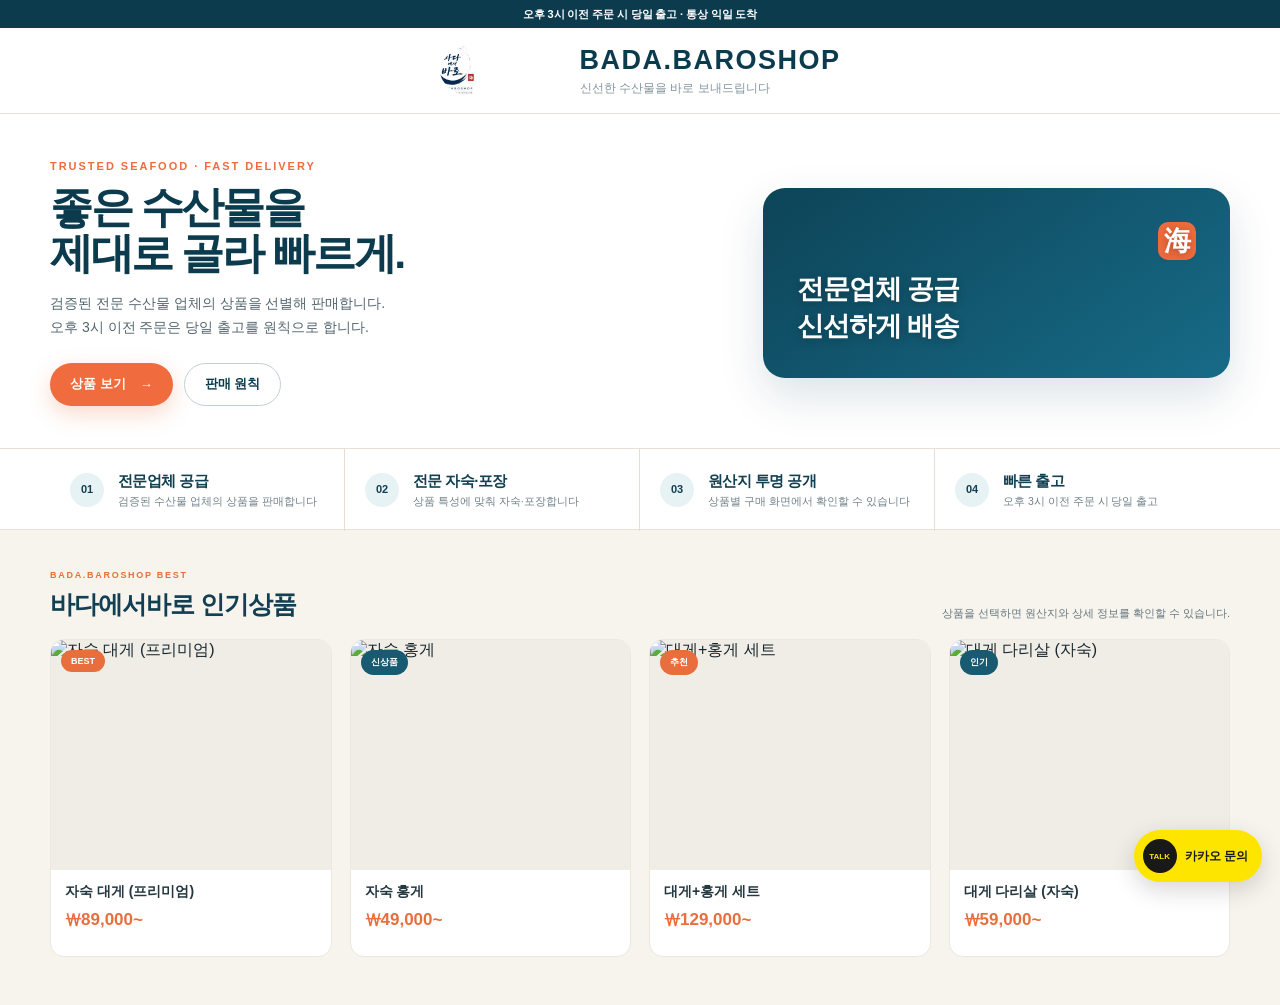
==== index.html @ 7387eae0 "Switch storefront to clean product-first v2" ====
<!doctype html><html lang="ko"><head><meta charset="utf-8"/><meta name="viewport" content="width=device-width, initial-scale=1"/><meta name="theme-color" content="#0b3b4d"/><title>바다에서바로 | 신선한 수산물을 바로 보내드립니다</title><meta name="description" content="검증된 전문 수산물 업체의 자숙 대게·홍게를 선별해 빠르게 배송하는 바다에서바로입니다."/><link rel="stylesheet" href="styles.css?v=20260906-v2base"/><link rel="stylesheet" href="header-center.css?v=20260906-center3"/><link rel="stylesheet" href="promise-text-fix.css?v=20260906-fix1"/><link rel="stylesheet" href="store-v2.css?v=20260906-v2a"/></head><body><div class="page"><div class="topbar"><div class="shell topbar-inner"><span id="topbarText">오후 3시 이전 주문 시 당일 출고 · 통상 익일 도착</span></div></div><header class="site-header"><div class="shell header-inner"><a class="brand" href="#home"><span class="brand-mark"><img class="brand-logo" src="official-logo.jpg?v=20260905-shop1" alt="바다에서바로 공식 로고"/></span><div class="brand-copy"><strong>BADA.BAROSHOP</strong><span>신선한 수산물을 바로 보내드립니다</span></div></a></div></header><main class="main-stage"><section class="hero" id="home"><div class="hero-scene"></div><div class="shell hero-inner"><div class="hero-copy"><p class="eyebrow" id="heroEyebrow">TRUSTED SEAFOOD · FAST DELIVERY</p><h1 id="heroTitle">좋은 수산물을<br>제대로 골라 빠르게.</h1><p class="lead" id="heroDescription">검증된 전문 수산물 업체의 상품을 선별해 판매합니다.<br>오후 3시 이전 주문은 당일 출고를 원칙으로 합니다.</p><div class="hero-actions"><a class="primary-cta" href="#products">상품 보기 <span>→</span></a><a class="secondary-cta" href="#promise">판매 원칙</a></div></div><div class="hero-note" id="heroNote">전문업체 공급<br>신선하게 배송<span>海</span></div></div></section><section class="promise-strip" id="promise"><div class="shell promise-grid"><article><span class="promise-icon">01</span><div><strong id="promise1Title">전문업체 공급</strong><p id="promise1Text">검증된 수산물 업체의 상품을 판매합니다</p></div></article><article><span class="promise-icon">02</span><div><strong id="promise2Title">전문 자숙·포장</strong><p id="promise2Text">상품 특성에 맞춰 자숙·포장합니다</p></div></article><article><span class="promise-icon">03</span><div><strong id="promise3Title">원산지 투명 공개</strong><p id="promise3Text">상품별 구매 화면에서 확인할 수 있습니다</p></div></article><article><span class="promise-icon">04</span><div><strong id="promise4Title">빠른 출고</strong><p id="promise4Text">오후 3시 이전 주문 시 당일 출고</p></div></article></div></section><section class="products-section" id="products"><div class="shell products-shell"><div class="products-title"><div><span id="productsKicker">BADA.BAROSHOP BEST</span><h2 id="productsTitle">바다에서바로 인기상품</h2></div><p id="productsSubtitle">상품을 선택하면 원산지와 상세 정보를 확인할 수 있습니다.</p></div><div class="product-grid" id="productGrid"></div></div></section></main></div><button id="kakaoInquiry" class="kakao-float" type="button"><span class="kakao-bubble">TALK</span><strong>카카오 문의</strong></button><div id="productModal" class="modal" hidden><div class="modal-backdrop" data-close="productModal"></div><section class="modal-card product-modal-card"><button class="modal-close" type="button" data-close="productModal">×</button><div class="product-detail-media"><img id="productModalImage" alt="상품 이미지"></div><div class="product-detail-body"><span id="productModalBadge" class="detail-badge"></span><h2 id="productModalName"></h2><p id="productModalDesc"></p><div id="productModalPrice" class="detail-price"></div><div class="qty-row"><span>수량</span><div class="qty-control"><button id="qtyMinus" type="button">−</button><input id="qtyInput" type="number" min="1" max="99" value="1"><button id="qtyPlus" type="button">+</button></div></div><div class="detail-actions"><button id="addCartBtn" class="outline-btn">장바구니</button><button id="buyNowBtn" class="solid-btn">바로 구매</button></div></div></section></div><div id="checkoutModal" class="modal" hidden><div class="modal-backdrop" data-close="checkoutModal"></div><section class="modal-card checkout-card"><button class="modal-close" type="button" data-close="checkoutModal">×</button><h2 id="checkoutTitle">주문 / 배송 정보</h2><div id="checkoutResult" class="checkout-result" hidden></div><div id="checkoutFormArea"><div id="checkoutItems" class="checkout-items"></div><div class="checkout-total"><span>상품 + 배송비</span><strong id="checkoutTotal">₩0</strong></div><div class="checkout-grid"><label><span>받는 분 *</span><input id="orderName" autocomplete="name" placeholder="이름"></label><label><span>연락처 *</span><input id="orderPhone" inputmode="tel" autocomplete="tel" placeholder="010-0000-0000"></label><label class="full"><span>우편번호 *</span><div class="postcode-row"><input id="orderPostcode" readonly><button id="postcodeBtn" type="button">주소 찾기</button></div></label><label class="full"><span>주소 *</span><input id="orderAddress" readonly placeholder="주소 찾기를 눌러주세요"></label><label class="full"><span>상세주소</span><input id="orderAddressDetail" placeholder="동/호수 등 상세주소"></label><label class="full"><span>배송 메모</span><input id="orderMemo" placeholder="예: 문 앞에 놓아주세요"></label></div><div class="payment-box"><strong>결제수단</strong><label class="pay-option"><input type="radio" checked> 무통장입금</label><p id="bankInfoText">주문 완료 후 입금계좌가 표시됩니다.</p></div><label class="privacy-check"><input id="privacyAgree" type="checkbox"> 주문 처리와 배송을 위한 이름·연락처·주소 수집에 동의합니다.</label><button id="placeOrderBtn" class="place-order-btn">주문하기</button></div></section></div><script src="https://t1.daumcdn.net/mapjsapi/bundle/postcode/prod/postcode.v2.js"></script><script src="script.js?v=20260906-origin1"></script><script src="header-clean-hotfix.js?v=20260906-fix1"></script></body></html>
---- styles.css ----
:root{--blue:#185a72;--blue-deep:#123f52;--sky:#dcebf0;--orange:#e86f3d;--orange-soft:#f4b18f;--cream:#f5f0e8;--paper:#fffdf9;--ink:#18272d;--muted:#66757c;--line:#e5ded3;--navy:var(--blue);--red:var(--orange);--max:1380px;--hero-bg:url('https://images.unsplash.com/photo-1773777477744-d0647ec966e3?auto=format&fit=crop&fm=jpg&q=82&w=2400')}
*{box-sizing:border-box}html{scroll-behavior:smooth}body{margin:0;font-family:Arial,'Noto Sans KR',sans-serif;color:var(--ink);background:var(--cream);text-rendering:optimizeLegibility;-webkit-font-smoothing:antialiased}.page{min-height:100vh}.shell{width:min(var(--max),calc(100% - 72px));margin:0 auto}.topbar{height:30px;background:var(--blue-deep);color:#fff;font-size:12px}.topbar-inner{height:30px;display:flex;align-items:center;justify-content:space-between;letter-spacing:.01em}.topbar a{color:#fff;text-decoration:none;font-weight:700}.site-header{height:82px;background:var(--paper);border-bottom:1px solid var(--line)}.header-inner{height:82px;display:grid;grid-template-columns:auto 1fr auto;align-items:center;gap:32px}.brand{display:flex;align-items:center;gap:12px;text-decoration:none;color:var(--ink);min-width:300px}.brand-logo{width:60px;height:60px;object-fit:contain}.brand-copy{display:flex;flex-direction:column}.brand-copy strong{font-size:19px;font-weight:900;letter-spacing:.08em;color:var(--blue-deep)}.brand-copy span{font-size:11px;color:#7c898f;margin-top:5px}.main-nav{display:flex;justify-content:center;gap:34px}.main-nav a{text-decoration:none;color:#2d4650;font-size:14px;font-weight:800;transition:.2s}.main-nav a:hover{color:var(--orange)}.header-tools{display:flex;align-items:center;gap:9px}.search-box{width:190px;height:40px;border:1px solid var(--line);border-radius:99px;background:#fff;display:flex;align-items:center;gap:8px;padding:0 13px}.search-box svg,.tool-btn svg{fill:none;stroke:var(--blue-deep);stroke-width:1.8;stroke-linecap:round;stroke-linejoin:round}.search-box svg{width:17px;height:17px}.search-box input{width:100%;border:0;outline:0;background:transparent;font-size:12px;color:var(--ink)}.tool-btn{position:relative;width:40px;height:40px;border:0;background:transparent;display:grid;place-items:center;cursor:pointer}.tool-btn svg{width:23px;height:23px}.cart-btn b{position:absolute;right:-2px;top:-3px;width:19px;height:19px;border-radius:50%;background:var(--orange);color:#fff;font-size:10px;display:grid;place-items:center}.main-stage{display:flex;flex-direction:column;min-height:0}.hero{position:relative;height:400px;flex:0 0 400px;overflow:hidden;background:var(--blue-deep)}.hero-scene{position:absolute;inset:0;background:linear-gradient(90deg,rgba(8,38,53,.88) 0%,rgba(8,38,53,.76) 38%,rgba(8,38,53,.36) 62%,rgba(8,38,53,.08) 100%),var(--hero-bg) center 58%/cover no-repeat}.hero-scene:after{display:none}.hero-inner{position:relative;z-index:2;height:100%;display:flex;align-items:center}.hero-copy{width:58%;padding-left:8px}.eyebrow{font-size:12px;letter-spacing:.2em;font-weight:900;margin:0 0 15px;color:#ffb08a}.hero h1{font-size:50px;line-height:1.08;letter-spacing:-.05em;margin:0 0 18px;color:#fff;font-weight:900;text-shadow:0 2px 16px rgba(0,0,0,.12)}.lead{font-size:16px;line-height:1.72;margin:0 0 24px;color:rgba(255,255,255,.9);font-weight:500}.hero-actions{display:flex;gap:11px}.hero-actions a{height:46px;padding:0 22px;display:inline-flex;align-items:center;justify-content:center;text-decoration:none;font-size:13px;font-weight:900;border-radius:99px}.primary-cta{background:var(--orange);color:#fff;box-shadow:0 8px 22px rgba(232,111,61,.26)}.primary-cta span{margin-left:14px}.secondary-cta{border:1px solid rgba(255,255,255,.65);color:#fff;background:rgba(255,255,255,.08);backdrop-filter:blur(4px)}.hero-note{position:absolute;right:5%;top:48px;color:#fff;font-size:20px;line-height:1.45;text-align:right;text-shadow:0 2px 10px rgba(0,0,0,.28);font-weight:700}.hero-note span{display:none}.promise-strip{height:104px;flex:0 0 104px;background:var(--paper);border-top:1px solid var(--line);border-bottom:1px solid var(--line);color:var(--ink)}.promise-grid{height:104px;display:grid;grid-template-columns:repeat(4,minmax(0,1fr))}.promise-grid article{height:104px;display:grid;grid-template-columns:54px minmax(0,1fr);align-items:center;column-gap:18px;padding:0 34px;border-right:1px solid var(--line)}.promise-grid article:last-child{border-right:0}.promise-grid article>div{display:flex;flex-direction:column;justify-content:center;min-width:0}.promise-icon{width:50px;height:50px;border-radius:50%;background:var(--sky);display:grid;place-items:center;font-size:16px;line-height:1;font-weight:900;color:var(--blue-deep)}.promise-grid strong{display:block;font-size:22px;line-height:1.15;color:var(--blue-deep);font-weight:900;letter-spacing:-.035em;white-space:nowrap}.promise-grid p{font-size:14px;line-height:1.35;color:#718188;margin:7px 0 0;white-space:nowrap;overflow:hidden;text-overflow:ellipsis}.products-section{flex:1;min-height:0;padding:17px 0 19px;background:var(--cream);overflow:hidden}.products-shell{height:100%;display:flex;flex-direction:column;min-height:0}.products-title{display:flex;align-items:flex-end;justify-content:space-between;margin-bottom:12px}.products-title span{letter-spacing:.19em;font-size:10px;font-weight:900;color:var(--orange)}.products-title h2{font-size:28px;letter-spacing:-.04em;margin:5px 0 0;color:var(--blue-deep);font-weight:900}.products-title p{font-size:12px;color:var(--muted);margin:0}.product-grid{flex:1;min-height:0;display:grid;grid-template-columns:repeat(4,1fr);gap:16px}.product-card{position:relative;height:100%;min-height:0;background:var(--paper);border:0;border-radius:15px;overflow:hidden;box-shadow:0 5px 20px rgba(28,55,66,.07);display:flex;flex-direction:column;cursor:pointer;transition:.25s}.product-card:hover,.product-card:focus{transform:translateY(-4px);box-shadow:0 14px 30px rgba(28,55,66,.13);outline:none}.product-media{flex:1 1 auto;min-height:180px;overflow:hidden;background:#ece8e1}.product-media img{width:100%;height:100%;object-fit:cover;display:block;transition:transform .35s}.product-card:hover .product-media img{transform:scale(1.035)}.product-badge{position:absolute;top:11px;left:11px;z-index:2;padding:6px 10px;border-radius:99px;background:var(--orange);color:#fff;font-size:9px;font-weight:900}.product-card:nth-child(2) .product-badge,.product-card:nth-child(4) .product-badge{background:var(--blue)}.product-info{flex:0 0 66px;padding:10px 13px 11px}.product-info h3{font-size:14px;margin:0 0 5px;white-space:nowrap;overflow:hidden;text-overflow:ellipsis;color:#243840;font-weight:900}.product-info p{display:none}.product-price{font-size:16px;font-weight:900;color:var(--orange)}.kakao-float{position:fixed;right:22px;bottom:20px;z-index:70;border:0;border-radius:999px;background:#fee500;color:#191919;box-shadow:0 8px 24px rgba(0,0,0,.16);padding:9px 14px 9px 9px;display:flex;align-items:center;gap:8px;cursor:pointer;font-size:12px}.kakao-bubble{width:34px;height:34px;border-radius:50%;background:#191919;color:#fee500;display:grid;place-items:center;font-size:8px;font-weight:900}.kakao-float strong{white-space:nowrap}.modal[hidden]{display:none}.modal{position:fixed;inset:0;z-index:100;display:grid;place-items:center;padding:24px}.modal-backdrop{position:absolute;inset:0;background:rgba(18,63,82,.55);backdrop-filter:blur(4px)}.modal-card{position:relative;z-index:1;width:min(900px,calc(100vw - 32px));max-height:calc(100vh - 48px);overflow:auto;background:var(--paper);border-radius:18px;box-shadow:0 26px 70px rgba(0,0,0,.22)}.modal-close{position:absolute;right:14px;top:12px;z-index:5;width:38px;height:38px;border:0;border-radius:50%;background:rgba(255,255,255,.92);font-size:25px;cursor:pointer;color:var(--ink)}.product-modal-card{display:grid;grid-template-columns:1.05fr .95fr;overflow:hidden}.product-detail-media{min-height:510px;background:#ece8e1}.product-detail-media img{width:100%;height:100%;object-fit:cover}.product-detail-body{padding:42px 36px;display:flex;flex-direction:column;justify-content:center}.detail-badge{align-self:flex-start;padding:6px 10px;background:var(--orange);color:#fff;border-radius:99px;font-size:9px;font-weight:800}.product-detail-body h2{font-size:28px;color:var(--blue-deep);margin:14px 0 10px}.product-detail-body>p{font-size:14px;line-height:1.7;color:#607078;margin:0 0 18px}.detail-price{font-size:26px;font-weight:900;color:var(--orange);margin-bottom:24px}.qty-row{border-top:1px solid var(--line);border-bottom:1px solid var(--line);padding:16px 0;display:flex;justify-content:space-between;align-items:center;font-size:13px;font-weight:700}.qty-control{display:flex;align-items:center;border:1px solid var(--line);border-radius:8px;overflow:hidden}.qty-control button{width:38px;height:38px;border:0;background:var(--sky);font-size:20px;cursor:pointer;color:var(--blue-deep)}.qty-control input{width:48px;height:38px;border:0;text-align:center;font-weight:700}.detail-actions{display:grid;grid-template-columns:1fr 1.4fr;gap:10px;margin-top:22px}.detail-actions button,.place-order-btn{height:50px;border-radius:99px;font-weight:800;font-size:13px;cursor:pointer}.outline-btn{border:1px solid var(--blue);background:#fff;color:var(--blue)}.solid-btn,.place-order-btn{border:1px solid var(--orange);background:var(--orange);color:#fff}.checkout-card{width:min(760px,calc(100vw - 32px));padding:32px}.checkout-card h2{margin:0 0 20px;color:var(--blue-deep);font-size:27px}.checkout-items{border-top:1px solid var(--line)}.checkout-item{display:grid;grid-template-columns:62px 1fr auto;gap:12px;align-items:center;padding:12px 0;border-bottom:1px solid var(--line)}.checkout-item img{width:62px;height:62px;object-fit:cover;border-radius:8px}.checkout-item div{display:flex;flex-direction:column;gap:5px}.checkout-item strong{font-size:13px}.checkout-item span{font-size:11px;color:var(--muted)}.checkout-item b{font-size:13px;color:var(--orange)}.checkout-total{display:flex;justify-content:space-between;align-items:center;padding:16px 0 20px}.checkout-total span{font-size:13px;color:var(--muted)}.checkout-total strong{font-size:23px;color:var(--orange)}.checkout-grid{display:grid;grid-template-columns:1fr 1fr;gap:12px}.checkout-grid label{display:flex;flex-direction:column;gap:6px}.checkout-grid label.full{grid-column:1/-1}.checkout-grid label>span{font-size:12px;font-weight:800;color:#53656d}.checkout-grid input{height:44px;border:1px solid var(--line);border-radius:8px;padding:0 12px;font:inherit;background:#fff}.postcode-row{display:grid;grid-template-columns:1fr 110px;gap:8px}.postcode-row button{border:1px solid var(--blue);background:#fff;color:var(--blue);border-radius:8px;font-weight:800;cursor:pointer}.payment-box{margin-top:18px;padding:16px;border:1px solid var(--line);border-radius:10px;background:#faf7f1}.payment-box>strong{display:block;margin-bottom:10px;font-size:13px}.pay-option{font-size:13px;font-weight:700}.payment-box p{font-size:12px;color:#5f6f79;margin:10px 0 0}.privacy-check{display:flex;gap:8px;align-items:flex-start;margin:16px 0;font-size:12px;line-height:1.5;color:#5b6a74}.place-order-btn{width:100%}.place-order-btn:disabled{opacity:.55;cursor:wait}.checkout-result{padding:26px 8px 10px}.checkout-result h3{font-size:24px;color:var(--blue-deep);margin:0 0 18px}.checkout-result p{font-size:14px}.bank-result{margin:18px 0;padding:16px;background:var(--sky);border-radius:10px;display:flex;flex-direction:column;gap:6px}.bank-result span{font-size:11px;color:var(--muted)}.bank-result strong{font-size:16px;color:var(--blue-deep)}.bank-result.warn{color:#8a5b00;background:#fff2df}.result-note{color:var(--muted)}.modal-open{overflow:hidden!important}@media(min-width:1001px){body{height:100vh;overflow:hidden}.page{height:100vh;display:flex;flex-direction:column}.main-stage{height:calc(100vh - 112px);min-height:0}.hero{height:clamp(360px,42vh,410px);flex-basis:clamp(360px,42vh,410px)}.products-section{min-height:220px}.product-card{min-height:205px}}@media(max-width:1180px){.shell{width:calc(100% - 40px)}.brand{min-width:260px}.main-nav{gap:20px}.search-box{width:160px}.hero h1{font-size:44px}.promise-grid article{padding:0 20px}.promise-grid strong{font-size:18px}.promise-grid p{font-size:12px}}@media(max-width:1000px){body{overflow:auto}.main-nav{display:none}.hero{height:520px;flex-basis:520px}.hero-copy{width:65%}.promise-strip{height:auto}.promise-grid{height:auto;grid-template-columns:repeat(2,1fr)}.promise-grid article{height:92px;min-height:92px}.products-section{padding:28px 0;overflow:visible}.products-shell{display:block}.product-grid{grid-template-columns:repeat(2,1fr)}.product-card{height:auto}.product-media{height:190px}}@media(max-width:760px){.product-modal-card{grid-template-columns:1fr}.product-detail-media{min-height:260px;height:260px}.product-detail-body{padding:26px 22px}.checkout-card{padding:24px 18px}.checkout-grid{grid-template-columns:1fr}.checkout-grid label.full{grid-column:auto}.kakao-float{right:14px;bottom:14px}.kakao-float strong{display:none}.kakao-float{padding:8px}.kakao-bubble{width:42px;height:42px}}@media(max-width:650px){.shell{width:calc(100% - 28px)}.brand{min-width:0}.brand-copy span{display:none}.search-box{display:none}.hero{height:520px;flex-basis:520px}.hero-scene{background:linear-gradient(180deg,rgba(8,38,53,.82),rgba(8,38,53,.4)),var(--hero-bg) center/cover no-repeat}.hero-inner{align-items:flex-start;padding-top:50px}.hero-copy{width:100%}.hero h1{font-size:38px}.lead{font-size:14px}.hero-note{display:none}.promise-grid{grid-template-columns:1fr}.promise-grid article{height:86px;min-height:86px;grid-template-columns:46px minmax(0,1fr);padding:0 18px}.promise-icon{width:42px;height:42px;font-size:14px}.promise-grid strong{font-size:18px}.promise-grid p{font-size:12px}.product-grid{grid-template-columns:1fr}.product-media{height:230px}.products-title{display:block}.products-title p{margin-top:5px}}
---- header-center.css ----
.topbar .topbar-inner{display:flex!important;justify-content:center!important;align-items:center!important;text-align:center!important;width:100%!important;max-width:none!important;padding:0 20px!important}.topbar #topbarText{display:block!important;width:100%!important;text-align:center!important;font-weight:900!important;letter-spacing:-.01em}.site-header{height:138px!important;background:#fffdf9!important}.site-header .header-inner{height:138px!important;display:flex!important;align-items:center!important;justify-content:center!important;width:100%!important;max-width:none!important;padding:4px 20px!important}.site-header .brand{min-width:0!important;width:min(980px,94vw)!important;height:130px!important;margin:0 auto!important;display:flex!important;align-items:center!important;justify-content:center!important;gap:30px!important;text-align:left!important}.brand-mark{width:126px;height:126px;flex:0 0 126px;overflow:hidden;display:block;position:relative}.brand-mark .brand-logo{position:absolute!important;left:-20px!important;top:-2px!important;width:166px!important;height:166px!important;max-width:none!important;object-fit:contain!important}.site-header .brand-copy{display:flex!important;flex-direction:column!important;justify-content:center!important;align-items:flex-start!important}.site-header .brand-copy strong{font-size:48px!important;line-height:.98!important;letter-spacing:.035em!important;font-weight:900!important;color:#123f52!important;white-space:nowrap!important}.site-header .brand-copy span{font-size:21px!important;line-height:1.2!important;margin-top:14px!important;color:#8aa0aa!important;white-space:nowrap!important}@media(max-width:900px){.site-header{height:118px!important}.site-header .header-inner{height:118px!important}.site-header .brand{height:110px!important;gap:20px!important}.brand-mark{width:105px;height:105px;flex-basis:105px}.brand-mark .brand-logo{left:-17px!important;top:-2px!important;width:139px!important;height:139px!important}.site-header .brand-copy strong{font-size:37px!important}.site-header .brand-copy span{font-size:16px!important;margin-top:10px!important}}@media(max-width:650px){.site-header{height:88px!important}.site-header .header-inner{height:88px!important;padding:2px 8px!important}.site-header .brand{width:98vw!important;height:84px!important;gap:9px!important}.brand-mark{width:78px;height:78px;flex-basis:78px}.brand-mark .brand-logo{left:-13px!important;top:-1px!important;width:104px!important;height:104px!important}.site-header .brand-copy strong{font-size:23px!important;letter-spacing:.02em!important}.site-header .brand-copy span{font-size:10px!important;margin-top:7px!important}.topbar #topbarText{font-size:10px!important}}
---- promise-text-fix.css ----
.promise-strip{height:108px!important;flex-basis:108px!important}.promise-grid{height:108px!important}.promise-grid article{height:108px!important;grid-template-columns:48px minmax(0,1fr)!important;column-gap:12px!important;padding:0 18px!important}.promise-icon{width:44px!important;height:44px!important;font-size:14px!important}.promise-grid article>div{min-width:0!important;width:100%!important}.promise-grid strong{font-size:17px!important;line-height:1.15!important;white-space:nowrap!important;letter-spacing:-.04em!important}.promise-grid p{font-size:11.5px!important;line-height:1.35!important;margin:7px 0 0!important;white-space:normal!important;overflow:visible!important;text-overflow:clip!important;display:block!important;word-break:keep-all!important}@media(min-width:1280px){.promise-grid article{padding:0 24px!important;grid-template-columns:50px minmax(0,1fr)!important;column-gap:14px!important}.promise-icon{width:46px!important;height:46px!important}.promise-grid strong{font-size:18px!important}.promise-grid p{font-size:12px!important}}@media(max-width:1000px){.promise-strip{height:auto!important}.promise-grid{height:auto!important}.promise-grid article{height:96px!important;min-height:96px!important}.promise-grid strong{font-size:17px!important}.promise-grid p{font-size:12px!important}}@media(max-width:650px){.promise-grid article{height:88px!important;min-height:88px!important;padding:0 16px!important}.promise-grid strong{font-size:16px!important}.promise-grid p{font-size:11px!important}}
---- store-v2.css ----
:root{--v2-navy:#0b3b4d;--v2-blue:#176b87;--v2-orange:#f06b3d;--v2-bg:#f7f4ee;--v2-paper:#fff;--v2-line:#e7e1d8;--v2-muted:#68777d}html,body{background:var(--v2-bg)!important}body{overflow-x:hidden!important}.topbar{height:28px!important;background:var(--v2-navy)!important}.topbar-inner{height:28px!important;font-size:11px!important}.site-header{height:86px!important;background:#fff!important;border-bottom:1px solid var(--v2-line)!important}.site-header .header-inner{height:86px!important;padding:0 24px!important}.site-header .brand{height:86px!important;width:auto!important;gap:14px!important}.site-header .brand-mark{width:64px!important;height:64px!important;overflow:hidden!important;display:block!important;border-radius:50%!important}.site-header .brand-logo{width:64px!important;height:64px!important;object-fit:cover!important;transform:none!important}.site-header .brand-copy strong{font-size:27px!important;letter-spacing:.055em!important;color:var(--v2-navy)!important}.site-header .brand-copy span{font-size:12px!important;margin-top:7px!important;color:#83949b!important}.main-stage{display:block!important;height:auto!important}.hero{height:auto!important;aspect-ratio:auto!important;max-width:none!important;margin:0!important;border-radius:0!important;box-shadow:none!important;background:#fff!important;overflow:visible!important}.hero-scene{display:none!important}.hero-inner{display:grid!important;grid-template-columns:minmax(0,1fr) minmax(340px,.72fr)!important;align-items:center!important;gap:64px!important;height:auto!important;min-height:300px!important;padding:46px 0 42px!important}.hero-copy{display:block!important;width:auto!important;max-width:660px!important;padding:0!important}.eyebrow{display:block!important;margin:0 0 12px!important;font-size:11px!important;letter-spacing:.18em!important;color:var(--v2-orange)!important}.hero h1{display:block!important;margin:0 0 14px!important;font-size:43px!important;line-height:1.08!important;letter-spacing:-.055em!important;color:var(--v2-navy)!important;text-shadow:none!important}.lead{display:block!important;margin:0 0 23px!important;font-size:14px!important;line-height:1.75!important;color:#53666e!important}.hero-actions{display:flex!important}.hero-actions a{height:43px!important;padding:0 20px!important}.primary-cta{background:var(--v2-orange)!important}.secondary-cta{border:1px solid #bfd0d6!important;color:var(--v2-navy)!important;background:#fff!important}.hero-note{position:static!important;display:flex!important;min-height:190px!important;border-radius:22px!important;background:linear-gradient(145deg,#0d4458,#176b87)!important;color:#fff!important;padding:34px!important;align-items:flex-end!important;justify-content:flex-start!important;text-align:left!important;font-size:27px!important;line-height:1.35!important;letter-spacing:-.04em!important;box-shadow:0 18px 45px rgba(11,59,77,.14)!important}.hero-note:before{content:'BADA.BAROSHOP';position:absolute;opacity:0}.hero-note span{display:block!important;margin-left:auto!important;align-self:flex-start!important;width:38px!important;height:38px!important;background:var(--v2-orange)!important;border-radius:10px!important;text-align:center!important;line-height:38px!important}.promise-strip{height:82px!important;background:#fff!important;border-color:var(--v2-line)!important}.promise-grid{height:82px!important}.promise-grid article{height:82px!important;grid-template-columns:36px minmax(0,1fr)!important;gap:12px!important;padding:0 20px!important}.promise-icon{width:34px!important;height:34px!important;font-size:11px!important;background:#e7f2f5!important}.promise-grid strong{font-size:15px!important;line-height:1.2!important}.promise-grid p{font-size:10.5px!important;line-height:1.35!important;margin-top:4px!important;white-space:normal!important;overflow:visible!important;text-overflow:clip!important}.products-section{padding:34px 0 48px!important;background:var(--v2-bg)!important;overflow:visible!important}.products-shell{height:auto!important}.products-title{margin-bottom:18px!important;align-items:flex-end!important}.products-title span{font-size:9px!important}.products-title h2{font-size:25px!important;margin-top:6px!important}.products-title p{font-size:11px!important}.product-grid{display:grid!important;grid-template-columns:repeat(4,minmax(0,1fr))!important;gap:18px!important;min-height:0!important}.product-card{height:auto!important;min-height:0!important;border-radius:14px!important;background:#fff!important;box-shadow:none!important;border:1px solid #ece7df!important}.product-card:hover{transform:translateY(-3px)!important;box-shadow:0 12px 30px rgba(18,63,82,.09)!important}.product-media{height:230px!important;min-height:230px!important;flex:none!important;background:#f0ede7!important}.product-info{flex:none!important;min-height:86px!important;padding:13px 14px 15px!important}.product-info h3{font-size:14px!important;margin-bottom:7px!important}.product-price{font-size:17px!important}.product-origin{font-size:10px!important;color:var(--v2-muted)!important;margin-bottom:5px!important}.product-badge{top:10px!important;left:10px!important}.kakao-float{right:18px!important;bottom:18px!important}@media(min-width:1001px){body{height:auto!important;overflow-y:auto!important}.page{height:auto!important;min-height:100vh!important}.main-stage{height:auto!important}.shell{width:min(1180px,calc(100% - 64px))!important}}@media(max-width:1000px){.hero-inner{grid-template-columns:1fr!important;gap:24px!important;padding:34px 0!important}.hero-note{min-height:150px!important}.promise-grid{grid-template-columns:repeat(2,1fr)!important;height:auto!important}.promise-strip{height:auto!important}.promise-grid article{height:76px!important}.product-grid{grid-template-columns:repeat(2,1fr)!important}}@media(max-width:650px){.shell{width:calc(100% - 28px)!important}.site-header,.site-header .header-inner{height:74px!important}.site-header .brand{height:74px!important}.site-header .brand-mark,.site-header .brand-logo{width:52px!important;height:52px!important}.site-header .brand-copy strong{font-size:19px!important}.site-header .brand-copy span{font-size:9px!important}.hero-inner{padding:28px 0!important}.hero h1{font-size:34px!important}.lead{font-size:13px!important}.hero-note{min-height:120px!important;font-size:22px!important;padding:24px!important}.promise-grid{grid-template-columns:1fr!important}.promise-grid article{border-right:0!important;border-bottom:1px solid var(--v2-line)!important}.products-title{display:block!important}.products-title p{margin-top:8px!important}.product-grid{grid-template-columns:1fr!important}.product-media{height:260px!important}}
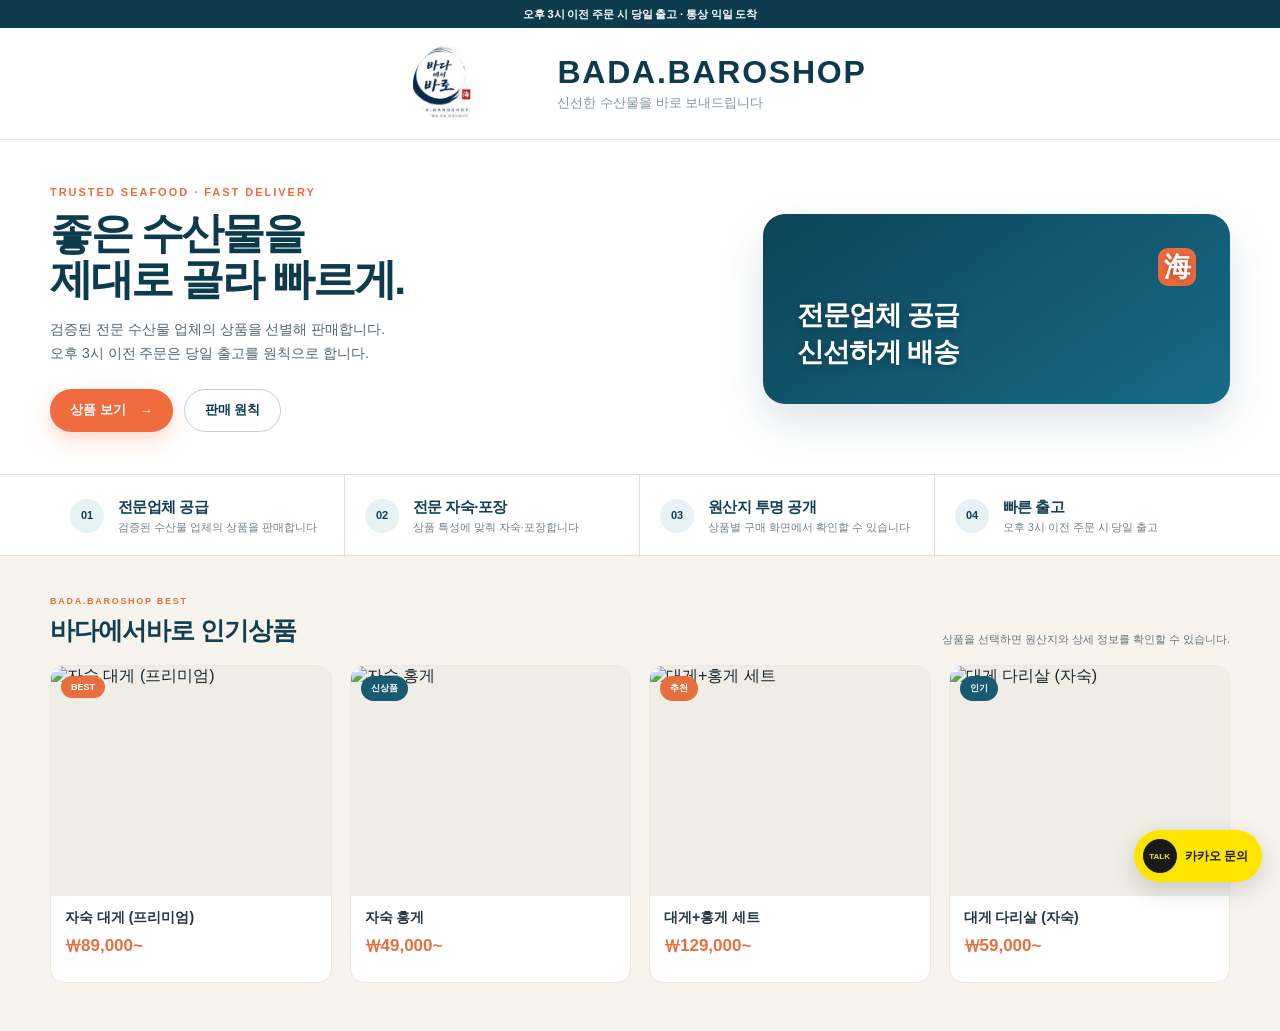
==== commit 881379a6: "Bust cache for larger storefront logo" ====
--- a/index.html
+++ b/index.html
@@ -1 +1 @@
-<!doctype html><html lang="ko"><head><meta charset="utf-8"/><meta name="viewport" content="width=device-width, initial-scale=1"/><meta name="theme-color" content="#0b3b4d"/><title>바다에서바로 | 신선한 수산물을 바로 보내드립니다</title><meta name="description" content="검증된 전문 수산물 업체의 자숙 대게·홍게를 선별해 빠르게 배송하는 바다에서바로입니다."/><link rel="stylesheet" href="styles.css?v=20260906-v2base"/><link rel="stylesheet" href="header-center.css?v=20260906-center3"/><link rel="stylesheet" href="promise-text-fix.css?v=20260906-fix1"/><link rel="stylesheet" href="store-v2.css?v=20260906-v2a"/></head><body><div class="page"><div class="topbar"><div class="shell topbar-inner"><span id="topbarText">오후 3시 이전 주문 시 당일 출고 · 통상 익일 도착</span></div></div><header class="site-header"><div class="shell header-inner"><a class="brand" href="#home"><span class="brand-mark"><img class="brand-logo" src="official-logo.jpg?v=20260905-shop1" alt="바다에서바로 공식 로고"/></span><div class="brand-copy"><strong>BADA.BAROSHOP</strong><span>신선한 수산물을 바로 보내드립니다</span></div></a></div></header><main class="main-stage"><section class="hero" id="home"><div class="hero-scene"></div><div class="shell hero-inner"><div class="hero-copy"><p class="eyebrow" id="heroEyebrow">TRUSTED SEAFOOD · FAST DELIVERY</p><h1 id="heroTitle">좋은 수산물을<br>제대로 골라 빠르게.</h1><p class="lead" id="heroDescription">검증된 전문 수산물 업체의 상품을 선별해 판매합니다.<br>오후 3시 이전 주문은 당일 출고를 원칙으로 합니다.</p><div class="hero-actions"><a class="primary-cta" href="#products">상품 보기 <span>→</span></a><a class="secondary-cta" href="#promise">판매 원칙</a></div></div><div class="hero-note" id="heroNote">전문업체 공급<br>신선하게 배송<span>海</span></div></div></section><section class="promise-strip" id="promise"><div class="shell promise-grid"><article><span class="promise-icon">01</span><div><strong id="promise1Title">전문업체 공급</strong><p id="promise1Text">검증된 수산물 업체의 상품을 판매합니다</p></div></article><article><span class="promise-icon">02</span><div><strong id="promise2Title">전문 자숙·포장</strong><p id="promise2Text">상품 특성에 맞춰 자숙·포장합니다</p></div></article><article><span class="promise-icon">03</span><div><strong id="promise3Title">원산지 투명 공개</strong><p id="promise3Text">상품별 구매 화면에서 확인할 수 있습니다</p></div></article><article><span class="promise-icon">04</span><div><strong id="promise4Title">빠른 출고</strong><p id="promise4Text">오후 3시 이전 주문 시 당일 출고</p></div></article></div></section><section class="products-section" id="products"><div class="shell products-shell"><div class="products-title"><div><span id="productsKicker">BADA.BAROSHOP BEST</span><h2 id="productsTitle">바다에서바로 인기상품</h2></div><p id="productsSubtitle">상품을 선택하면 원산지와 상세 정보를 확인할 수 있습니다.</p></div><div class="product-grid" id="productGrid"></div></div></section></main></div><button id="kakaoInquiry" class="kakao-float" type="button"><span class="kakao-bubble">TALK</span><strong>카카오 문의</strong></button><div id="productModal" class="modal" hidden><div class="modal-backdrop" data-close="productModal"></div><section class="modal-card product-modal-card"><button class="modal-close" type="button" data-close="productModal">×</button><div class="product-detail-media"><img id="productModalImage" alt="상품 이미지"></div><div class="product-detail-body"><span id="productModalBadge" class="detail-badge"></span><h2 id="productModalName"></h2><p id="productModalDesc"></p><div id="productModalPrice" class="detail-price"></div><div class="qty-row"><span>수량</span><div class="qty-control"><button id="qtyMinus" type="button">−</button><input id="qtyInput" type="number" min="1" max="99" value="1"><button id="qtyPlus" type="button">+</button></div></div><div class="detail-actions"><button id="addCartBtn" class="outline-btn">장바구니</button><button id="buyNowBtn" class="solid-btn">바로 구매</button></div></div></section></div><div id="checkoutModal" class="modal" hidden><div class="modal-backdrop" data-close="checkoutModal"></div><section class="modal-card checkout-card"><button class="modal-close" type="button" data-close="checkoutModal">×</button><h2 id="checkoutTitle">주문 / 배송 정보</h2><div id="checkoutResult" class="checkout-result" hidden></div><div id="checkoutFormArea"><div id="checkoutItems" class="checkout-items"></div><div class="checkout-total"><span>상품 + 배송비</span><strong id="checkoutTotal">₩0</strong></div><div class="checkout-grid"><label><span>받는 분 *</span><input id="orderName" autocomplete="name" placeholder="이름"></label><label><span>연락처 *</span><input id="orderPhone" inputmode="tel" autocomplete="tel" placeholder="010-0000-0000"></label><label class="full"><span>우편번호 *</span><div class="postcode-row"><input id="orderPostcode" readonly><button id="postcodeBtn" type="button">주소 찾기</button></div></label><label class="full"><span>주소 *</span><input id="orderAddress" readonly placeholder="주소 찾기를 눌러주세요"></label><label class="full"><span>상세주소</span><input id="orderAddressDetail" placeholder="동/호수 등 상세주소"></label><label class="full"><span>배송 메모</span><input id="orderMemo" placeholder="예: 문 앞에 놓아주세요"></label></div><div class="payment-box"><strong>결제수단</strong><label class="pay-option"><input type="radio" checked> 무통장입금</label><p id="bankInfoText">주문 완료 후 입금계좌가 표시됩니다.</p></div><label class="privacy-check"><input id="privacyAgree" type="checkbox"> 주문 처리와 배송을 위한 이름·연락처·주소 수집에 동의합니다.</label><button id="placeOrderBtn" class="place-order-btn">주문하기</button></div></section></div><script src="https://t1.daumcdn.net/mapjsapi/bundle/postcode/prod/postcode.v2.js"></script><script src="script.js?v=20260906-origin1"></script><script src="header-clean-hotfix.js?v=20260906-fix1"></script></body></html>+<!doctype html><html lang="ko"><head><meta charset="utf-8"/><meta name="viewport" content="width=device-width, initial-scale=1"/><meta name="theme-color" content="#0b3b4d"/><title>바다에서바로 | 신선한 수산물을 바로 보내드립니다</title><meta name="description" content="검증된 전문 수산물 업체의 자숙 대게·홍게를 선별해 빠르게 배송하는 바다에서바로입니다."/><link rel="stylesheet" href="styles.css?v=20260906-v2base"/><link rel="stylesheet" href="header-center.css?v=20260906-center3"/><link rel="stylesheet" href="promise-text-fix.css?v=20260906-fix1"/><link rel="stylesheet" href="store-v2.css?v=20260906-v2-logo2"/></head><body><div class="page"><div class="topbar"><div class="shell topbar-inner"><span id="topbarText">오후 3시 이전 주문 시 당일 출고 · 통상 익일 도착</span></div></div><header class="site-header"><div class="shell header-inner"><a class="brand" href="#home"><span class="brand-mark"><img class="brand-logo" src="official-logo.jpg?v=20260905-shop1" alt="바다에서바로 공식 로고"/></span><div class="brand-copy"><strong>BADA.BAROSHOP</strong><span>신선한 수산물을 바로 보내드립니다</span></div></a></div></header><main class="main-stage"><section class="hero" id="home"><div class="hero-scene"></div><div class="shell hero-inner"><div class="hero-copy"><p class="eyebrow" id="heroEyebrow">TRUSTED SEAFOOD · FAST DELIVERY</p><h1 id="heroTitle">좋은 수산물을<br>제대로 골라 빠르게.</h1><p class="lead" id="heroDescription">검증된 전문 수산물 업체의 상품을 선별해 판매합니다.<br>오후 3시 이전 주문은 당일 출고를 원칙으로 합니다.</p><div class="hero-actions"><a class="primary-cta" href="#products">상품 보기 <span>→</span></a><a class="secondary-cta" href="#promise">판매 원칙</a></div></div><div class="hero-note" id="heroNote">전문업체 공급<br>신선하게 배송<span>海</span></div></div></section><section class="promise-strip" id="promise"><div class="shell promise-grid"><article><span class="promise-icon">01</span><div><strong id="promise1Title">전문업체 공급</strong><p id="promise1Text">검증된 수산물 업체의 상품을 판매합니다</p></div></article><article><span class="promise-icon">02</span><div><strong id="promise2Title">전문 자숙·포장</strong><p id="promise2Text">상품 특성에 맞춰 자숙·포장합니다</p></div></article><article><span class="promise-icon">03</span><div><strong id="promise3Title">원산지 투명 공개</strong><p id="promise3Text">상품별 구매 화면에서 확인할 수 있습니다</p></div></article><article><span class="promise-icon">04</span><div><strong id="promise4Title">빠른 출고</strong><p id="promise4Text">오후 3시 이전 주문 시 당일 출고</p></div></article></div></section><section class="products-section" id="products"><div class="shell products-shell"><div class="products-title"><div><span id="productsKicker">BADA.BAROSHOP BEST</span><h2 id="productsTitle">바다에서바로 인기상품</h2></div><p id="productsSubtitle">상품을 선택하면 원산지와 상세 정보를 확인할 수 있습니다.</p></div><div class="product-grid" id="productGrid"></div></div></section></main></div><button id="kakaoInquiry" class="kakao-float" type="button"><span class="kakao-bubble">TALK</span><strong>카카오 문의</strong></button><div id="productModal" class="modal" hidden><div class="modal-backdrop" data-close="productModal"></div><section class="modal-card product-modal-card"><button class="modal-close" type="button" data-close="productModal">×</button><div class="product-detail-media"><img id="productModalImage" alt="상품 이미지"></div><div class="product-detail-body"><span id="productModalBadge" class="detail-badge"></span><h2 id="productModalName"></h2><p id="productModalDesc"></p><div id="productModalPrice" class="detail-price"></div><div class="qty-row"><span>수량</span><div class="qty-control"><button id="qtyMinus" type="button">−</button><input id="qtyInput" type="number" min="1" max="99" value="1"><button id="qtyPlus" type="button">+</button></div></div><div class="detail-actions"><button id="addCartBtn" class="outline-btn">장바구니</button><button id="buyNowBtn" class="solid-btn">바로 구매</button></div></div></section></div><div id="checkoutModal" class="modal" hidden><div class="modal-backdrop" data-close="checkoutModal"></div><section class="modal-card checkout-card"><button class="modal-close" type="button" data-close="checkoutModal">×</button><h2 id="checkoutTitle">주문 / 배송 정보</h2><div id="checkoutResult" class="checkout-result" hidden></div><div id="checkoutFormArea"><div id="checkoutItems" class="checkout-items"></div><div class="checkout-total"><span>상품 + 배송비</span><strong id="checkoutTotal">₩0</strong></div><div class="checkout-grid"><label><span>받는 분 *</span><input id="orderName" autocomplete="name" placeholder="이름"></label><label><span>연락처 *</span><input id="orderPhone" inputmode="tel" autocomplete="tel" placeholder="010-0000-0000"></label><label class="full"><span>우편번호 *</span><div class="postcode-row"><input id="orderPostcode" readonly><button id="postcodeBtn" type="button">주소 찾기</button></div></label><label class="full"><span>주소 *</span><input id="orderAddress" readonly placeholder="주소 찾기를 눌러주세요"></label><label class="full"><span>상세주소</span><input id="orderAddressDetail" placeholder="동/호수 등 상세주소"></label><label class="full"><span>배송 메모</span><input id="orderMemo" placeholder="예: 문 앞에 놓아주세요"></label></div><div class="payment-box"><strong>결제수단</strong><label class="pay-option"><input type="radio" checked> 무통장입금</label><p id="bankInfoText">주문 완료 후 입금계좌가 표시됩니다.</p></div><label class="privacy-check"><input id="privacyAgree" type="checkbox"> 주문 처리와 배송을 위한 이름·연락처·주소 수집에 동의합니다.</label><button id="placeOrderBtn" class="place-order-btn">주문하기</button></div></section></div><script src="https://t1.daumcdn.net/mapjsapi/bundle/postcode/prod/postcode.v2.js"></script><script src="script.js?v=20260906-origin1"></script><script src="header-clean-hotfix.js?v=20260906-fix1"></script></body></html>
--- a/store-v2.css
+++ b/store-v2.css
@@ -1 +1 @@
-:root{--v2-navy:#0b3b4d;--v2-blue:#176b87;--v2-orange:#f06b3d;--v2-bg:#f7f4ee;--v2-paper:#fff;--v2-line:#e7e1d8;--v2-muted:#68777d}html,body{background:var(--v2-bg)!important}body{overflow-x:hidden!important}.topbar{height:28px!important;background:var(--v2-navy)!important}.topbar-inner{height:28px!important;font-size:11px!important}.site-header{height:86px!important;background:#fff!important;border-bottom:1px solid var(--v2-line)!important}.site-header .header-inner{height:86px!important;padding:0 24px!important}.site-header .brand{height:86px!important;width:auto!important;gap:14px!important}.site-header .brand-mark{width:64px!important;height:64px!important;overflow:hidden!important;display:block!important;border-radius:50%!important}.site-header .brand-logo{width:64px!important;height:64px!important;object-fit:cover!important;transform:none!important}.site-header .brand-copy strong{font-size:27px!important;letter-spacing:.055em!important;color:var(--v2-navy)!important}.site-header .brand-copy span{font-size:12px!important;margin-top:7px!important;color:#83949b!important}.main-stage{display:block!important;height:auto!important}.hero{height:auto!important;aspect-ratio:auto!important;max-width:none!important;margin:0!important;border-radius:0!important;box-shadow:none!important;background:#fff!important;overflow:visible!important}.hero-scene{display:none!important}.hero-inner{display:grid!important;grid-template-columns:minmax(0,1fr) minmax(340px,.72fr)!important;align-items:center!important;gap:64px!important;height:auto!important;min-height:300px!important;padding:46px 0 42px!important}.hero-copy{display:block!important;width:auto!important;max-width:660px!important;padding:0!important}.eyebrow{display:block!important;margin:0 0 12px!important;font-size:11px!important;letter-spacing:.18em!important;color:var(--v2-orange)!important}.hero h1{display:block!important;margin:0 0 14px!important;font-size:43px!important;line-height:1.08!important;letter-spacing:-.055em!important;color:var(--v2-navy)!important;text-shadow:none!important}.lead{display:block!important;margin:0 0 23px!important;font-size:14px!important;line-height:1.75!important;color:#53666e!important}.hero-actions{display:flex!important}.hero-actions a{height:43px!important;padding:0 20px!important}.primary-cta{background:var(--v2-orange)!important}.secondary-cta{border:1px solid #bfd0d6!important;color:var(--v2-navy)!important;background:#fff!important}.hero-note{position:static!important;display:flex!important;min-height:190px!important;border-radius:22px!important;background:linear-gradient(145deg,#0d4458,#176b87)!important;color:#fff!important;padding:34px!important;align-items:flex-end!important;justify-content:flex-start!important;text-align:left!important;font-size:27px!important;line-height:1.35!important;letter-spacing:-.04em!important;box-shadow:0 18px 45px rgba(11,59,77,.14)!important}.hero-note:before{content:'BADA.BAROSHOP';position:absolute;opacity:0}.hero-note span{display:block!important;margin-left:auto!important;align-self:flex-start!important;width:38px!important;height:38px!important;background:var(--v2-orange)!important;border-radius:10px!important;text-align:center!important;line-height:38px!important}.promise-strip{height:82px!important;background:#fff!important;border-color:var(--v2-line)!important}.promise-grid{height:82px!important}.promise-grid article{height:82px!important;grid-template-columns:36px minmax(0,1fr)!important;gap:12px!important;padding:0 20px!important}.promise-icon{width:34px!important;height:34px!important;font-size:11px!important;background:#e7f2f5!important}.promise-grid strong{font-size:15px!important;line-height:1.2!important}.promise-grid p{font-size:10.5px!important;line-height:1.35!important;margin-top:4px!important;white-space:normal!important;overflow:visible!important;text-overflow:clip!important}.products-section{padding:34px 0 48px!important;background:var(--v2-bg)!important;overflow:visible!important}.products-shell{height:auto!important}.products-title{margin-bottom:18px!important;align-items:flex-end!important}.products-title span{font-size:9px!important}.products-title h2{font-size:25px!important;margin-top:6px!important}.products-title p{font-size:11px!important}.product-grid{display:grid!important;grid-template-columns:repeat(4,minmax(0,1fr))!important;gap:18px!important;min-height:0!important}.product-card{height:auto!important;min-height:0!important;border-radius:14px!important;background:#fff!important;box-shadow:none!important;border:1px solid #ece7df!important}.product-card:hover{transform:translateY(-3px)!important;box-shadow:0 12px 30px rgba(18,63,82,.09)!important}.product-media{height:230px!important;min-height:230px!important;flex:none!important;background:#f0ede7!important}.product-info{flex:none!important;min-height:86px!important;padding:13px 14px 15px!important}.product-info h3{font-size:14px!important;margin-bottom:7px!important}.product-price{font-size:17px!important}.product-origin{font-size:10px!important;color:var(--v2-muted)!important;margin-bottom:5px!important}.product-badge{top:10px!important;left:10px!important}.kakao-float{right:18px!important;bottom:18px!important}@media(min-width:1001px){body{height:auto!important;overflow-y:auto!important}.page{height:auto!important;min-height:100vh!important}.main-stage{height:auto!important}.shell{width:min(1180px,calc(100% - 64px))!important}}@media(max-width:1000px){.hero-inner{grid-template-columns:1fr!important;gap:24px!important;padding:34px 0!important}.hero-note{min-height:150px!important}.promise-grid{grid-template-columns:repeat(2,1fr)!important;height:auto!important}.promise-strip{height:auto!important}.promise-grid article{height:76px!important}.product-grid{grid-template-columns:repeat(2,1fr)!important}}@media(max-width:650px){.shell{width:calc(100% - 28px)!important}.site-header,.site-header .header-inner{height:74px!important}.site-header .brand{height:74px!important}.site-header .brand-mark,.site-header .brand-logo{width:52px!important;height:52px!important}.site-header .brand-copy strong{font-size:19px!important}.site-header .brand-copy span{font-size:9px!important}.hero-inner{padding:28px 0!important}.hero h1{font-size:34px!important}.lead{font-size:13px!important}.hero-note{min-height:120px!important;font-size:22px!important;padding:24px!important}.promise-grid{grid-template-columns:1fr!important}.promise-grid article{border-right:0!important;border-bottom:1px solid var(--v2-line)!important}.products-title{display:block!important}.products-title p{margin-top:8px!important}.product-grid{grid-template-columns:1fr!important}.product-media{height:260px!important}}+:root{--v2-navy:#0b3b4d;--v2-blue:#176b87;--v2-orange:#f06b3d;--v2-bg:#f7f4ee;--v2-paper:#fff;--v2-line:#e7e1d8;--v2-muted:#68777d}html,body{background:var(--v2-bg)!important}body{overflow-x:hidden!important}.topbar{height:28px!important;background:var(--v2-navy)!important}.topbar-inner{height:28px!important;font-size:11px!important}.site-header{height:112px!important;background:#fff!important;border-bottom:1px solid var(--v2-line)!important}.site-header .header-inner{height:112px!important;padding:0 24px!important}.site-header .brand{height:112px!important;width:auto!important;gap:18px!important}.site-header .brand-mark{width:92px!important;height:92px!important;overflow:hidden!important;display:block!important;border-radius:50%!important}.site-header .brand-logo{width:92px!important;height:92px!important;object-fit:cover!important;transform:none!important}.site-header .brand-copy strong{font-size:32px!important;letter-spacing:.055em!important;color:var(--v2-navy)!important}.site-header .brand-copy span{font-size:13px!important;margin-top:7px!important;color:#83949b!important}.main-stage{display:block!important;height:auto!important}.hero{height:auto!important;aspect-ratio:auto!important;max-width:none!important;margin:0!important;border-radius:0!important;box-shadow:none!important;background:#fff!important;overflow:visible!important}.hero-scene{display:none!important}.hero-inner{display:grid!important;grid-template-columns:minmax(0,1fr) minmax(340px,.72fr)!important;align-items:center!important;gap:64px!important;height:auto!important;min-height:300px!important;padding:46px 0 42px!important}.hero-copy{display:block!important;width:auto!important;max-width:660px!important;padding:0!important}.eyebrow{display:block!important;margin:0 0 12px!important;font-size:11px!important;letter-spacing:.18em!important;color:var(--v2-orange)!important}.hero h1{display:block!important;margin:0 0 14px!important;font-size:43px!important;line-height:1.08!important;letter-spacing:-.055em!important;color:var(--v2-navy)!important;text-shadow:none!important}.lead{display:block!important;margin:0 0 23px!important;font-size:14px!important;line-height:1.75!important;color:#53666e!important}.hero-actions{display:flex!important}.hero-actions a{height:43px!important;padding:0 20px!important}.primary-cta{background:var(--v2-orange)!important}.secondary-cta{border:1px solid #bfd0d6!important;color:var(--v2-navy)!important;background:#fff!important}.hero-note{position:static!important;display:flex!important;min-height:190px!important;border-radius:22px!important;background:linear-gradient(145deg,#0d4458,#176b87)!important;color:#fff!important;padding:34px!important;align-items:flex-end!important;justify-content:flex-start!important;text-align:left!important;font-size:27px!important;line-height:1.35!important;letter-spacing:-.04em!important;box-shadow:0 18px 45px rgba(11,59,77,.14)!important}.hero-note:before{content:'BADA.BAROSHOP';position:absolute;opacity:0}.hero-note span{display:block!important;margin-left:auto!important;align-self:flex-start!important;width:38px!important;height:38px!important;background:var(--v2-orange)!important;border-radius:10px!important;text-align:center!important;line-height:38px!important}.promise-strip{height:82px!important;background:#fff!important;border-color:var(--v2-line)!important}.promise-grid{height:82px!important}.promise-grid article{height:82px!important;grid-template-columns:36px minmax(0,1fr)!important;gap:12px!important;padding:0 20px!important}.promise-icon{width:34px!important;height:34px!important;font-size:11px!important;background:#e7f2f5!important}.promise-grid strong{font-size:15px!important;line-height:1.2!important}.promise-grid p{font-size:10.5px!important;line-height:1.35!important;margin-top:4px!important;white-space:normal!important;overflow:visible!important;text-overflow:clip!important}.products-section{padding:34px 0 48px!important;background:var(--v2-bg)!important;overflow:visible!important}.products-shell{height:auto!important}.products-title{margin-bottom:18px!important;align-items:flex-end!important}.products-title span{font-size:9px!important}.products-title h2{font-size:25px!important;margin-top:6px!important}.products-title p{font-size:11px!important}.product-grid{display:grid!important;grid-template-columns:repeat(4,minmax(0,1fr))!important;gap:18px!important;min-height:0!important}.product-card{height:auto!important;min-height:0!important;border-radius:14px!important;background:#fff!important;box-shadow:none!important;border:1px solid #ece7df!important}.product-card:hover{transform:translateY(-3px)!important;box-shadow:0 12px 30px rgba(18,63,82,.09)!important}.product-media{height:230px!important;min-height:230px!important;flex:none!important;background:#f0ede7!important}.product-info{flex:none!important;min-height:86px!important;padding:13px 14px 15px!important}.product-info h3{font-size:14px!important;margin-bottom:7px!important}.product-price{font-size:17px!important}.product-origin{font-size:10px!important;color:var(--v2-muted)!important;margin-bottom:5px!important}.product-badge{top:10px!important;left:10px!important}.kakao-float{right:18px!important;bottom:18px!important}@media(min-width:1001px){body{height:auto!important;overflow-y:auto!important}.page{height:auto!important;min-height:100vh!important}.main-stage{height:auto!important}.shell{width:min(1180px,calc(100% - 64px))!important}}@media(max-width:1000px){.hero-inner{grid-template-columns:1fr!important;gap:24px!important;padding:34px 0!important}.hero-note{min-height:150px!important}.promise-grid{grid-template-columns:repeat(2,1fr)!important;height:auto!important}.promise-strip{height:auto!important}.promise-grid article{height:76px!important}.product-grid{grid-template-columns:repeat(2,1fr)!important}}@media(max-width:650px){.shell{width:calc(100% - 28px)!important}.site-header,.site-header .header-inner{height:88px!important}.site-header .brand{height:88px!important}.site-header .brand-mark,.site-header .brand-logo{width:68px!important;height:68px!important}.site-header .brand-copy strong{font-size:21px!important}.site-header .brand-copy span{font-size:9px!important}.hero-inner{padding:28px 0!important}.hero h1{font-size:34px!important}.lead{font-size:13px!important}.hero-note{min-height:120px!important;font-size:22px!important;padding:24px!important}.promise-grid{grid-template-columns:1fr!important}.promise-grid article{border-right:0!important;border-bottom:1px solid var(--v2-line)!important}.products-title{display:block!important}.products-title p{margin-top:8px!important}.product-grid{grid-template-columns:1fr!important}.product-media{height:260px!important}}
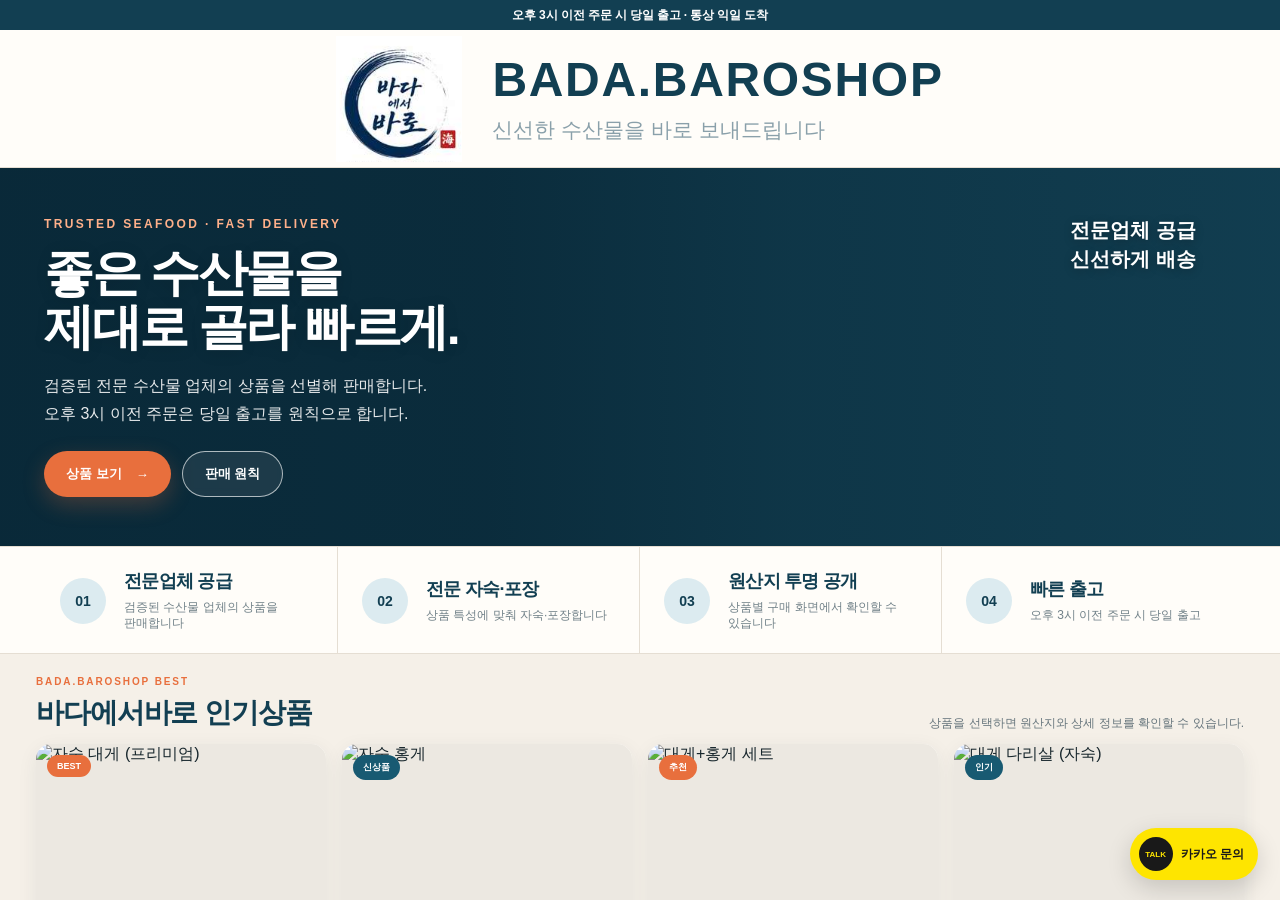
==== commit 4a9d2705: "Rollback storefront to pre hero enlargement baseline" ====
--- a/index.html
+++ b/index.html
@@ -1 +1 @@
-<!doctype html><html lang="ko"><head><meta charset="utf-8"/><meta name="viewport" content="width=device-width, initial-scale=1"/><meta name="theme-color" content="#0b3b4d"/><title>바다에서바로 | 신선한 수산물을 바로 보내드립니다</title><meta name="description" content="검증된 전문 수산물 업체의 자숙 대게·홍게를 선별해 빠르게 배송하는 바다에서바로입니다."/><link rel="stylesheet" href="styles.css?v=20260906-v2base"/><link rel="stylesheet" href="header-center.css?v=20260906-center3"/><link rel="stylesheet" href="promise-text-fix.css?v=20260906-fix1"/><link rel="stylesheet" href="store-v2.css?v=20260906-v2-logo2"/></head><body><div class="page"><div class="topbar"><div class="shell topbar-inner"><span id="topbarText">오후 3시 이전 주문 시 당일 출고 · 통상 익일 도착</span></div></div><header class="site-header"><div class="shell header-inner"><a class="brand" href="#home"><span class="brand-mark"><img class="brand-logo" src="official-logo.jpg?v=20260905-shop1" alt="바다에서바로 공식 로고"/></span><div class="brand-copy"><strong>BADA.BAROSHOP</strong><span>신선한 수산물을 바로 보내드립니다</span></div></a></div></header><main class="main-stage"><section class="hero" id="home"><div class="hero-scene"></div><div class="shell hero-inner"><div class="hero-copy"><p class="eyebrow" id="heroEyebrow">TRUSTED SEAFOOD · FAST DELIVERY</p><h1 id="heroTitle">좋은 수산물을<br>제대로 골라 빠르게.</h1><p class="lead" id="heroDescription">검증된 전문 수산물 업체의 상품을 선별해 판매합니다.<br>오후 3시 이전 주문은 당일 출고를 원칙으로 합니다.</p><div class="hero-actions"><a class="primary-cta" href="#products">상품 보기 <span>→</span></a><a class="secondary-cta" href="#promise">판매 원칙</a></div></div><div class="hero-note" id="heroNote">전문업체 공급<br>신선하게 배송<span>海</span></div></div></section><section class="promise-strip" id="promise"><div class="shell promise-grid"><article><span class="promise-icon">01</span><div><strong id="promise1Title">전문업체 공급</strong><p id="promise1Text">검증된 수산물 업체의 상품을 판매합니다</p></div></article><article><span class="promise-icon">02</span><div><strong id="promise2Title">전문 자숙·포장</strong><p id="promise2Text">상품 특성에 맞춰 자숙·포장합니다</p></div></article><article><span class="promise-icon">03</span><div><strong id="promise3Title">원산지 투명 공개</strong><p id="promise3Text">상품별 구매 화면에서 확인할 수 있습니다</p></div></article><article><span class="promise-icon">04</span><div><strong id="promise4Title">빠른 출고</strong><p id="promise4Text">오후 3시 이전 주문 시 당일 출고</p></div></article></div></section><section class="products-section" id="products"><div class="shell products-shell"><div class="products-title"><div><span id="productsKicker">BADA.BAROSHOP BEST</span><h2 id="productsTitle">바다에서바로 인기상품</h2></div><p id="productsSubtitle">상품을 선택하면 원산지와 상세 정보를 확인할 수 있습니다.</p></div><div class="product-grid" id="productGrid"></div></div></section></main></div><button id="kakaoInquiry" class="kakao-float" type="button"><span class="kakao-bubble">TALK</span><strong>카카오 문의</strong></button><div id="productModal" class="modal" hidden><div class="modal-backdrop" data-close="productModal"></div><section class="modal-card product-modal-card"><button class="modal-close" type="button" data-close="productModal">×</button><div class="product-detail-media"><img id="productModalImage" alt="상품 이미지"></div><div class="product-detail-body"><span id="productModalBadge" class="detail-badge"></span><h2 id="productModalName"></h2><p id="productModalDesc"></p><div id="productModalPrice" class="detail-price"></div><div class="qty-row"><span>수량</span><div class="qty-control"><button id="qtyMinus" type="button">−</button><input id="qtyInput" type="number" min="1" max="99" value="1"><button id="qtyPlus" type="button">+</button></div></div><div class="detail-actions"><button id="addCartBtn" class="outline-btn">장바구니</button><button id="buyNowBtn" class="solid-btn">바로 구매</button></div></div></section></div><div id="checkoutModal" class="modal" hidden><div class="modal-backdrop" data-close="checkoutModal"></div><section class="modal-card checkout-card"><button class="modal-close" type="button" data-close="checkoutModal">×</button><h2 id="checkoutTitle">주문 / 배송 정보</h2><div id="checkoutResult" class="checkout-result" hidden></div><div id="checkoutFormArea"><div id="checkoutItems" class="checkout-items"></div><div class="checkout-total"><span>상품 + 배송비</span><strong id="checkoutTotal">₩0</strong></div><div class="checkout-grid"><label><span>받는 분 *</span><input id="orderName" autocomplete="name" placeholder="이름"></label><label><span>연락처 *</span><input id="orderPhone" inputmode="tel" autocomplete="tel" placeholder="010-0000-0000"></label><label class="full"><span>우편번호 *</span><div class="postcode-row"><input id="orderPostcode" readonly><button id="postcodeBtn" type="button">주소 찾기</button></div></label><label class="full"><span>주소 *</span><input id="orderAddress" readonly placeholder="주소 찾기를 눌러주세요"></label><label class="full"><span>상세주소</span><input id="orderAddressDetail" placeholder="동/호수 등 상세주소"></label><label class="full"><span>배송 메모</span><input id="orderMemo" placeholder="예: 문 앞에 놓아주세요"></label></div><div class="payment-box"><strong>결제수단</strong><label class="pay-option"><input type="radio" checked> 무통장입금</label><p id="bankInfoText">주문 완료 후 입금계좌가 표시됩니다.</p></div><label class="privacy-check"><input id="privacyAgree" type="checkbox"> 주문 처리와 배송을 위한 이름·연락처·주소 수집에 동의합니다.</label><button id="placeOrderBtn" class="place-order-btn">주문하기</button></div></section></div><script src="https://t1.daumcdn.net/mapjsapi/bundle/postcode/prod/postcode.v2.js"></script><script src="script.js?v=20260906-origin1"></script><script src="header-clean-hotfix.js?v=20260906-fix1"></script></body></html>+<!doctype html><html lang="ko"><head><meta charset="utf-8"/><meta name="viewport" content="width=device-width, initial-scale=1"/><meta name="theme-color" content="#123f52"/><title>바다에서바로 | 신선한 수산물을 바로 보내드립니다</title><meta name="description" content="전문 수산물 업체의 자숙 대게·홍게를 선별해 빠르게 배송하는 바다에서바로입니다."/><link rel="stylesheet" href="styles.css?v=20260906-promise2"/><link rel="stylesheet" href="hero-no-product.css?v=20260906-trend3"/><link rel="stylesheet" href="header-center.css?v=20260906-center3"/><link rel="stylesheet" href="promise-text-fix.css?v=20260906-fix1"/></head><body><div class="page"><div class="topbar"><div class="shell topbar-inner"><span id="topbarText">오후 3시 이전 주문 시 당일 출고 · 통상 익일 도착</span></div></div><header class="site-header"><div class="shell header-inner"><a class="brand" href="#home"><span class="brand-mark"><img class="brand-logo" src="official-logo.jpg?v=20260905-shop1" alt="바다에서바로 공식 로고"/></span><div class="brand-copy"><strong>BADA.BAROSHOP</strong><span>신선한 수산물을 바로 보내드립니다</span></div></a></div></header><main class="main-stage"><section class="hero" id="home"><div class="hero-scene"></div><div class="shell hero-inner"><div class="hero-copy"><p class="eyebrow" id="heroEyebrow">TRUSTED SEAFOOD · FAST DELIVERY</p><h1 id="heroTitle">좋은 수산물을<br>제대로 골라 빠르게.</h1><p class="lead" id="heroDescription">검증된 전문 수산물 업체의 상품을 선별해 판매합니다.<br>오후 3시 이전 주문은 당일 출고를 원칙으로 합니다.</p><div class="hero-actions"><a class="primary-cta" href="#products">상품 보기 <span>→</span></a><a class="secondary-cta" href="#promise">판매 원칙</a></div></div><div class="hero-note" id="heroNote">전문업체 공급<br>신선하게 배송<span>海</span></div></div></section><section class="promise-strip" id="promise"><div class="shell promise-grid"><article><span class="promise-icon">01</span><div><strong id="promise1Title">전문업체 공급</strong><p id="promise1Text">검증된 수산물 업체의 상품을 판매합니다</p></div></article><article><span class="promise-icon">02</span><div><strong id="promise2Title">전문 자숙·포장</strong><p id="promise2Text">상품 특성에 맞춰 자숙·포장합니다</p></div></article><article><span class="promise-icon">03</span><div><strong id="promise3Title">원산지 투명 공개</strong><p id="promise3Text">상품별 구매 화면에서 확인할 수 있습니다</p></div></article><article><span class="promise-icon">04</span><div><strong id="promise4Title">빠른 출고</strong><p id="promise4Text">오후 3시 이전 주문 시 당일 출고</p></div></article></div></section><section class="products-section" id="products"><div class="shell products-shell"><div class="products-title"><div><span id="productsKicker">BADA.BAROSHOP BEST</span><h2 id="productsTitle">바다에서바로 인기상품</h2></div><p id="productsSubtitle">상품을 선택하면 원산지와 상세 정보를 확인할 수 있습니다.</p></div><div class="product-grid" id="productGrid"></div></div></section></main></div><button id="kakaoInquiry" class="kakao-float" type="button"><span class="kakao-bubble">TALK</span><strong>카카오 문의</strong></button><div id="productModal" class="modal" hidden><div class="modal-backdrop" data-close="productModal"></div><section class="modal-card product-modal-card"><button class="modal-close" type="button" data-close="productModal">×</button><div class="product-detail-media"><img id="productModalImage" alt="상품 이미지"></div><div class="product-detail-body"><span id="productModalBadge" class="detail-badge"></span><h2 id="productModalName"></h2><p id="productModalDesc"></p><div id="productModalPrice" class="detail-price"></div><div class="qty-row"><span>수량</span><div class="qty-control"><button id="qtyMinus" type="button">−</button><input id="qtyInput" type="number" min="1" max="99" value="1"><button id="qtyPlus" type="button">+</button></div></div><div class="detail-actions"><button id="addCartBtn" class="outline-btn">장바구니</button><button id="buyNowBtn" class="solid-btn">바로 구매</button></div></div></section></div><div id="checkoutModal" class="modal" hidden><div class="modal-backdrop" data-close="checkoutModal"></div><section class="modal-card checkout-card"><button class="modal-close" type="button" data-close="checkoutModal">×</button><h2 id="checkoutTitle">주문 / 배송 정보</h2><div id="checkoutResult" class="checkout-result" hidden></div><div id="checkoutFormArea"><div id="checkoutItems" class="checkout-items"></div><div class="checkout-total"><span>상품 + 배송비</span><strong id="checkoutTotal">₩0</strong></div><div class="checkout-grid"><label><span>받는 분 *</span><input id="orderName" autocomplete="name" placeholder="이름"></label><label><span>연락처 *</span><input id="orderPhone" inputmode="tel" autocomplete="tel" placeholder="010-0000-0000"></label><label class="full"><span>우편번호 *</span><div class="postcode-row"><input id="orderPostcode" readonly><button id="postcodeBtn" type="button">주소 찾기</button></div></label><label class="full"><span>주소 *</span><input id="orderAddress" readonly placeholder="주소 찾기를 눌러주세요"></label><label class="full"><span>상세주소</span><input id="orderAddressDetail" placeholder="동/호수 등 상세주소"></label><label class="full"><span>배송 메모</span><input id="orderMemo" placeholder="예: 문 앞에 놓아주세요"></label></div><div class="payment-box"><strong>결제수단</strong><label class="pay-option"><input type="radio" checked> 무통장입금</label><p id="bankInfoText">주문 완료 후 입금계좌가 표시됩니다.</p></div><label class="privacy-check"><input id="privacyAgree" type="checkbox"> 주문 처리와 배송을 위한 이름·연락처·주소 수집에 동의합니다.</label><button id="placeOrderBtn" class="place-order-btn">주문하기</button></div></section></div><script src="https://t1.daumcdn.net/mapjsapi/bundle/postcode/prod/postcode.v2.js"></script><script src="script.js?v=20260906-origin1"></script><script src="header-clean-hotfix.js?v=20260906-fix1"></script></body></html>
--- a/hero-no-product.css
+++ b/hero-no-product.css
@@ -0,0 +1 @@
+.hero-scene:after{display:none!important}.hero-copy{width:58%;max-width:760px}.hero-scene{background:linear-gradient(90deg,rgba(8,38,53,.88) 0%,rgba(8,38,53,.76) 38%,rgba(8,38,53,.36) 62%,rgba(8,38,53,.08) 100%),var(--hero-bg) center 58%/cover no-repeat}.hero-note{right:4%;top:48px}@media(max-width:1000px){.hero-copy{width:65%}.hero-scene:after{display:none!important}}@media(max-width:650px){.hero{height:520px;flex-basis:520px}.hero-copy{width:100%}.hero-scene{background:linear-gradient(180deg,rgba(8,38,53,.82) 0%,rgba(8,38,53,.56) 55%,rgba(8,38,53,.28) 100%),var(--hero-bg) center/cover no-repeat}.hero-note{display:none}}
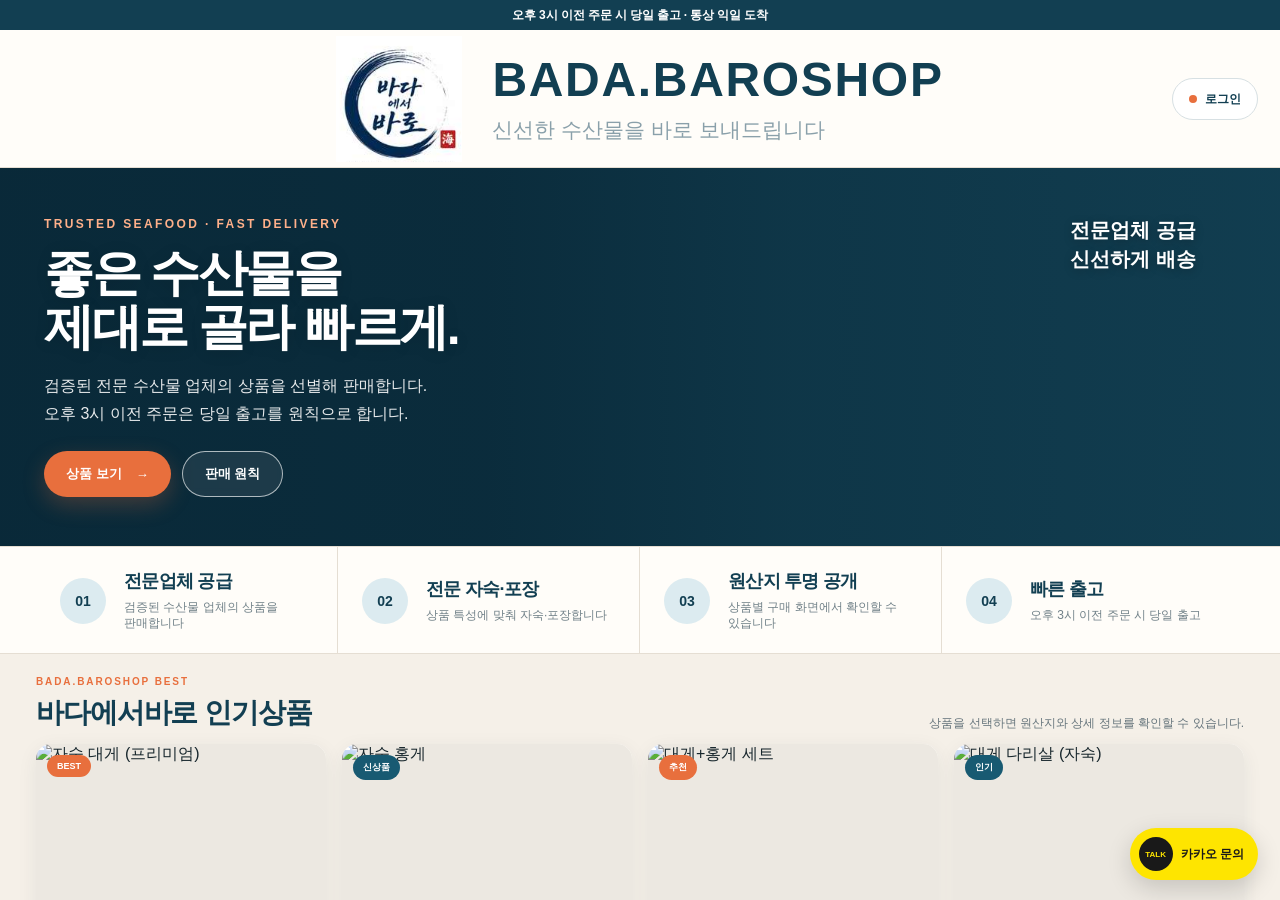
==== commit f76054f9: "Add Google and Kakao customer login entry points" ====
--- a/index.html
+++ b/index.html
@@ -1 +1 @@
-<!doctype html><html lang="ko"><head><meta charset="utf-8"/><meta name="viewport" content="width=device-width, initial-scale=1"/><meta name="theme-color" content="#123f52"/><title>바다에서바로 | 신선한 수산물을 바로 보내드립니다</title><meta name="description" content="전문 수산물 업체의 자숙 대게·홍게를 선별해 빠르게 배송하는 바다에서바로입니다."/><link rel="stylesheet" href="styles.css?v=20260906-promise2"/><link rel="stylesheet" href="hero-no-product.css?v=20260906-trend3"/><link rel="stylesheet" href="header-center.css?v=20260906-center3"/><link rel="stylesheet" href="promise-text-fix.css?v=20260906-fix1"/></head><body><div class="page"><div class="topbar"><div class="shell topbar-inner"><span id="topbarText">오후 3시 이전 주문 시 당일 출고 · 통상 익일 도착</span></div></div><header class="site-header"><div class="shell header-inner"><a class="brand" href="#home"><span class="brand-mark"><img class="brand-logo" src="official-logo.jpg?v=20260905-shop1" alt="바다에서바로 공식 로고"/></span><div class="brand-copy"><strong>BADA.BAROSHOP</strong><span>신선한 수산물을 바로 보내드립니다</span></div></a></div></header><main class="main-stage"><section class="hero" id="home"><div class="hero-scene"></div><div class="shell hero-inner"><div class="hero-copy"><p class="eyebrow" id="heroEyebrow">TRUSTED SEAFOOD · FAST DELIVERY</p><h1 id="heroTitle">좋은 수산물을<br>제대로 골라 빠르게.</h1><p class="lead" id="heroDescription">검증된 전문 수산물 업체의 상품을 선별해 판매합니다.<br>오후 3시 이전 주문은 당일 출고를 원칙으로 합니다.</p><div class="hero-actions"><a class="primary-cta" href="#products">상품 보기 <span>→</span></a><a class="secondary-cta" href="#promise">판매 원칙</a></div></div><div class="hero-note" id="heroNote">전문업체 공급<br>신선하게 배송<span>海</span></div></div></section><section class="promise-strip" id="promise"><div class="shell promise-grid"><article><span class="promise-icon">01</span><div><strong id="promise1Title">전문업체 공급</strong><p id="promise1Text">검증된 수산물 업체의 상품을 판매합니다</p></div></article><article><span class="promise-icon">02</span><div><strong id="promise2Title">전문 자숙·포장</strong><p id="promise2Text">상품 특성에 맞춰 자숙·포장합니다</p></div></article><article><span class="promise-icon">03</span><div><strong id="promise3Title">원산지 투명 공개</strong><p id="promise3Text">상품별 구매 화면에서 확인할 수 있습니다</p></div></article><article><span class="promise-icon">04</span><div><strong id="promise4Title">빠른 출고</strong><p id="promise4Text">오후 3시 이전 주문 시 당일 출고</p></div></article></div></section><section class="products-section" id="products"><div class="shell products-shell"><div class="products-title"><div><span id="productsKicker">BADA.BAROSHOP BEST</span><h2 id="productsTitle">바다에서바로 인기상품</h2></div><p id="productsSubtitle">상품을 선택하면 원산지와 상세 정보를 확인할 수 있습니다.</p></div><div class="product-grid" id="productGrid"></div></div></section></main></div><button id="kakaoInquiry" class="kakao-float" type="button"><span class="kakao-bubble">TALK</span><strong>카카오 문의</strong></button><div id="productModal" class="modal" hidden><div class="modal-backdrop" data-close="productModal"></div><section class="modal-card product-modal-card"><button class="modal-close" type="button" data-close="productModal">×</button><div class="product-detail-media"><img id="productModalImage" alt="상품 이미지"></div><div class="product-detail-body"><span id="productModalBadge" class="detail-badge"></span><h2 id="productModalName"></h2><p id="productModalDesc"></p><div id="productModalPrice" class="detail-price"></div><div class="qty-row"><span>수량</span><div class="qty-control"><button id="qtyMinus" type="button">−</button><input id="qtyInput" type="number" min="1" max="99" value="1"><button id="qtyPlus" type="button">+</button></div></div><div class="detail-actions"><button id="addCartBtn" class="outline-btn">장바구니</button><button id="buyNowBtn" class="solid-btn">바로 구매</button></div></div></section></div><div id="checkoutModal" class="modal" hidden><div class="modal-backdrop" data-close="checkoutModal"></div><section class="modal-card checkout-card"><button class="modal-close" type="button" data-close="checkoutModal">×</button><h2 id="checkoutTitle">주문 / 배송 정보</h2><div id="checkoutResult" class="checkout-result" hidden></div><div id="checkoutFormArea"><div id="checkoutItems" class="checkout-items"></div><div class="checkout-total"><span>상품 + 배송비</span><strong id="checkoutTotal">₩0</strong></div><div class="checkout-grid"><label><span>받는 분 *</span><input id="orderName" autocomplete="name" placeholder="이름"></label><label><span>연락처 *</span><input id="orderPhone" inputmode="tel" autocomplete="tel" placeholder="010-0000-0000"></label><label class="full"><span>우편번호 *</span><div class="postcode-row"><input id="orderPostcode" readonly><button id="postcodeBtn" type="button">주소 찾기</button></div></label><label class="full"><span>주소 *</span><input id="orderAddress" readonly placeholder="주소 찾기를 눌러주세요"></label><label class="full"><span>상세주소</span><input id="orderAddressDetail" placeholder="동/호수 등 상세주소"></label><label class="full"><span>배송 메모</span><input id="orderMemo" placeholder="예: 문 앞에 놓아주세요"></label></div><div class="payment-box"><strong>결제수단</strong><label class="pay-option"><input type="radio" checked> 무통장입금</label><p id="bankInfoText">주문 완료 후 입금계좌가 표시됩니다.</p></div><label class="privacy-check"><input id="privacyAgree" type="checkbox"> 주문 처리와 배송을 위한 이름·연락처·주소 수집에 동의합니다.</label><button id="placeOrderBtn" class="place-order-btn">주문하기</button></div></section></div><script src="https://t1.daumcdn.net/mapjsapi/bundle/postcode/prod/postcode.v2.js"></script><script src="script.js?v=20260906-origin1"></script><script src="header-clean-hotfix.js?v=20260906-fix1"></script></body></html>+<!doctype html><html lang="ko"><head><meta charset="utf-8"/><meta name="viewport" content="width=device-width, initial-scale=1"/><meta name="theme-color" content="#123f52"/><title>바다에서바로 | 신선한 수산물을 바로 보내드립니다</title><meta name="description" content="전문 수산물 업체의 자숙 대게·홍게를 선별해 빠르게 배송하는 바다에서바로입니다."/><link rel="stylesheet" href="styles.css?v=20260906-promise2"/><link rel="stylesheet" href="hero-no-product.css?v=20260906-trend3"/><link rel="stylesheet" href="header-center.css?v=20260906-mobileleft1"/><link rel="stylesheet" href="promise-text-fix.css?v=20260906-fix1"/><link rel="stylesheet" href="mobile-product-modal.css?v=20260906-modal1"/><link rel="stylesheet" href="auth-ui.css?v=20260906-auth1"/></head><body><div class="page"><div class="topbar"><div class="shell topbar-inner"><span id="topbarText">오후 3시 이전 주문 시 당일 출고 · 통상 익일 도착</span></div></div><header class="site-header"><div class="shell header-inner"><a class="brand" href="#home"><span class="brand-mark"><img class="brand-logo" src="official-logo.jpg?v=20260905-shop1" alt="바다에서바로 공식 로고"/></span><div class="brand-copy"><strong>BADA.BAROSHOP</strong><span>신선한 수산물을 바로 보내드립니다</span></div></a><button id="customerAuthTrigger" class="customer-auth-trigger" type="button" aria-label="로그인"><span class="auth-dot"></span><span class="auth-label">로그인</span></button></div></header><main class="main-stage"><section class="hero" id="home"><div class="hero-scene"></div><div class="shell hero-inner"><div class="hero-copy"><p class="eyebrow" id="heroEyebrow">TRUSTED SEAFOOD · FAST DELIVERY</p><h1 id="heroTitle">좋은 수산물을<br>제대로 골라 빠르게.</h1><p class="lead" id="heroDescription">검증된 전문 수산물 업체의 상품을 선별해 판매합니다.<br>오후 3시 이전 주문은 당일 출고를 원칙으로 합니다.</p><div class="hero-actions"><a class="primary-cta" href="#products">상품 보기 <span>→</span></a><a class="secondary-cta" href="#promise">판매 원칙</a></div></div><div class="hero-note" id="heroNote">전문업체 공급<br>신선하게 배송<span>海</span></div></div></section><section class="promise-strip" id="promise"><div class="shell promise-grid"><article><span class="promise-icon">01</span><div><strong id="promise1Title">전문업체 공급</strong><p id="promise1Text">검증된 수산물 업체의 상품을 판매합니다</p></div></article><article><span class="promise-icon">02</span><div><strong id="promise2Title">전문 자숙·포장</strong><p id="promise2Text">상품 특성에 맞춰 자숙·포장합니다</p></div></article><article><span class="promise-icon">03</span><div><strong id="promise3Title">원산지 투명 공개</strong><p id="promise3Text">상품별 구매 화면에서 확인할 수 있습니다</p></div></article><article><span class="promise-icon">04</span><div><strong id="promise4Title">빠른 출고</strong><p id="promise4Text">오후 3시 이전 주문 시 당일 출고</p></div></article></div></section><section class="products-section" id="products"><div class="shell products-shell"><div class="products-title"><div><span id="productsKicker">BADA.BAROSHOP BEST</span><h2 id="productsTitle">바다에서바로 인기상품</h2></div><p id="productsSubtitle">상품을 선택하면 원산지와 상세 정보를 확인할 수 있습니다.</p></div><div class="product-grid" id="productGrid"></div></div></section></main></div><button id="kakaoInquiry" class="kakao-float" type="button"><span class="kakao-bubble">TALK</span><strong>카카오 문의</strong></button><div id="customerAuthModal" class="auth-modal" hidden><div class="auth-backdrop"></div><section class="auth-card"><button id="authClose" class="auth-close" type="button">×</button><div id="authGuest"><div class="auth-brand"><img src="official-logo.jpg?v=20260905-shop1" alt="바다에서바로"><h2>간편 로그인</h2><p>구글 또는 카카오 계정으로<br>몇 초 만에 가입하고 로그인하세요.</p></div><div class="social-auth-buttons"><button id="googleLoginBtn" class="social-auth-btn google" type="button">Google로 계속하기</button><button id="kakaoLoginBtn" class="social-auth-btn kakao" type="button">카카오로 계속하기</button></div><p class="auth-note">처음 로그인하면 회원 계정이 자동으로 생성됩니다.</p></div><div id="authProfile" class="auth-profile"><div class="auth-profile-box"><strong id="authProfileName">회원</strong><span id="authProfileEmail"></span></div><div class="auth-profile-actions"><button id="authOrdersBtn" class="auth-orders-btn" type="button">내 주문내역</button><div id="authOrdersResult"></div><button id="authLogoutBtn" class="auth-logout-btn" type="button">로그아웃</button></div></div></section></div><div id="productModal" class="modal" hidden><div class="modal-backdrop" data-close="productModal"></div><section class="modal-card product-modal-card"><button class="modal-close" type="button" data-close="productModal">×</button><div class="product-detail-media"><img id="productModalImage" alt="상품 이미지"></div><div class="product-detail-body"><span id="productModalBadge" class="detail-badge"></span><h2 id="productModalName"></h2><p id="productModalDesc"></p><div id="productModalPrice" class="detail-price"></div><div class="qty-row"><span>수량</span><div class="qty-control"><button id="qtyMinus" type="button">−</button><input id="qtyInput" type="number" min="1" max="99" value="1"><button id="qtyPlus" type="button">+</button></div></div><div class="detail-actions"><button id="addCartBtn" class="outline-btn">장바구니</button><button id="buyNowBtn" class="solid-btn">바로 구매</button></div></div></section></div><div id="checkoutModal" class="modal" hidden><div class="modal-backdrop" data-close="checkoutModal"></div><section class="modal-card checkout-card"><button class="modal-close" type="button" data-close="checkoutModal">×</button><h2 id="checkoutTitle">주문 / 배송 정보</h2><div id="checkoutResult" class="checkout-result" hidden></div><div id="checkoutFormArea"><div id="checkoutItems" class="checkout-items"></div><div class="checkout-total"><span>상품 + 배송비</span><strong id="checkoutTotal">₩0</strong></div><div class="checkout-grid"><label><span>받는 분 *</span><input id="orderName" autocomplete="name" placeholder="이름"></label><label><span>연락처 *</span><input id="orderPhone" inputmode="tel" autocomplete="tel" placeholder="010-0000-0000"></label><label class="full"><span>우편번호 *</span><div class="postcode-row"><input id="orderPostcode" readonly><button id="postcodeBtn" type="button">주소 찾기</button></div></label><label class="full"><span>주소 *</span><input id="orderAddress" readonly placeholder="주소 찾기를 눌러주세요"></label><label class="full"><span>상세주소</span><input id="orderAddressDetail" placeholder="동/호수 등 상세주소"></label><label class="full"><span>배송 메모</span><input id="orderMemo" placeholder="예: 문 앞에 놓아주세요"></label></div><div class="payment-box"><strong>결제수단</strong><label class="pay-option"><input type="radio" checked> 무통장입금</label><p id="bankInfoText">주문 완료 후 입금계좌가 표시됩니다.</p></div><label class="privacy-check"><input id="privacyAgree" type="checkbox"> 주문 처리와 배송을 위한 이름·연락처·주소 수집에 동의합니다.</label><button id="placeOrderBtn" class="place-order-btn">주문하기</button></div></section></div><script src="https://cdn.jsdelivr.net/npm/@supabase/supabase-js@2"></script><script src="auth-ui.js?v=20260906-auth1"></script><script src="https://t1.daumcdn.net/mapjsapi/bundle/postcode/prod/postcode.v2.js"></script><script src="script.js?v=20260906-origin1"></script><script src="header-clean-hotfix.js?v=20260906-fix1"></script></body></html>
--- a/header-center.css
+++ b/header-center.css
@@ -1 +1 @@
-.topbar .topbar-inner{display:flex!important;justify-content:center!important;align-items:center!important;text-align:center!important;width:100%!important;max-width:none!important;padding:0 20px!important}.topbar #topbarText{display:block!important;width:100%!important;text-align:center!important;font-weight:900!important;letter-spacing:-.01em}.site-header{height:138px!important;background:#fffdf9!important}.site-header .header-inner{height:138px!important;display:flex!important;align-items:center!important;justify-content:center!important;width:100%!important;max-width:none!important;padding:4px 20px!important}.site-header .brand{min-width:0!important;width:min(980px,94vw)!important;height:130px!important;margin:0 auto!important;display:flex!important;align-items:center!important;justify-content:center!important;gap:30px!important;text-align:left!important}.brand-mark{width:126px;height:126px;flex:0 0 126px;overflow:hidden;display:block;position:relative}.brand-mark .brand-logo{position:absolute!important;left:-20px!important;top:-2px!important;width:166px!important;height:166px!important;max-width:none!important;object-fit:contain!important}.site-header .brand-copy{display:flex!important;flex-direction:column!important;justify-content:center!important;align-items:flex-start!important}.site-header .brand-copy strong{font-size:48px!important;line-height:.98!important;letter-spacing:.035em!important;font-weight:900!important;color:#123f52!important;white-space:nowrap!important}.site-header .brand-copy span{font-size:21px!important;line-height:1.2!important;margin-top:14px!important;color:#8aa0aa!important;white-space:nowrap!important}@media(max-width:900px){.site-header{height:118px!important}.site-header .header-inner{height:118px!important}.site-header .brand{height:110px!important;gap:20px!important}.brand-mark{width:105px;height:105px;flex-basis:105px}.brand-mark .brand-logo{left:-17px!important;top:-2px!important;width:139px!important;height:139px!important}.site-header .brand-copy strong{font-size:37px!important}.site-header .brand-copy span{font-size:16px!important;margin-top:10px!important}}@media(max-width:650px){.site-header{height:88px!important}.site-header .header-inner{height:88px!important;padding:2px 8px!important}.site-header .brand{width:98vw!important;height:84px!important;gap:9px!important}.brand-mark{width:78px;height:78px;flex-basis:78px}.brand-mark .brand-logo{left:-13px!important;top:-1px!important;width:104px!important;height:104px!important}.site-header .brand-copy strong{font-size:23px!important;letter-spacing:.02em!important}.site-header .brand-copy span{font-size:10px!important;margin-top:7px!important}.topbar #topbarText{font-size:10px!important}}+.topbar .topbar-inner{display:flex!important;justify-content:center!important;align-items:center!important;text-align:center!important;width:100%!important;max-width:none!important;padding:0 20px!important}.topbar #topbarText{display:block!important;width:100%!important;text-align:center!important;font-weight:900!important;letter-spacing:-.01em}.site-header{height:138px!important;background:#fffdf9!important}.site-header .header-inner{height:138px!important;display:flex!important;align-items:center!important;justify-content:center!important;width:100%!important;max-width:none!important;padding:4px 20px!important}.site-header .brand{min-width:0!important;width:min(980px,94vw)!important;height:130px!important;margin:0 auto!important;display:flex!important;align-items:center!important;justify-content:center!important;gap:30px!important;text-align:left!important}.brand-mark{width:126px;height:126px;flex:0 0 126px;overflow:hidden;display:block;position:relative}.brand-mark .brand-logo{position:absolute!important;left:-20px!important;top:-2px!important;width:166px!important;height:166px!important;max-width:none!important;object-fit:contain!important}.site-header .brand-copy{display:flex!important;flex-direction:column!important;justify-content:center!important;align-items:flex-start!important}.site-header .brand-copy strong{font-size:48px!important;line-height:.98!important;letter-spacing:.035em!important;font-weight:900!important;color:#123f52!important;white-space:nowrap!important}.site-header .brand-copy span{font-size:21px!important;line-height:1.2!important;margin-top:14px!important;color:#8aa0aa!important;white-space:nowrap!important}@media(max-width:900px){.site-header{height:118px!important}.site-header .header-inner{height:118px!important}.site-header .brand{height:110px!important;gap:20px!important}.brand-mark{width:105px;height:105px;flex-basis:105px}.brand-mark .brand-logo{left:-17px!important;top:-2px!important;width:139px!important;height:139px!important}.site-header .brand-copy strong{font-size:37px!important}.site-header .brand-copy span{font-size:16px!important;margin-top:10px!important}}@media(max-width:650px){.site-header{height:88px!important}.site-header .header-inner{height:88px!important;padding:0 10px!important;justify-content:flex-start!important}.site-header .brand{width:100%!important;height:88px!important;margin:0!important;gap:7px!important;justify-content:flex-start!important}.brand-mark{width:86px!important;height:86px!important;flex:0 0 86px!important}.brand-mark .brand-logo{left:-16px!important;top:-3px!important;width:118px!important;height:118px!important}.site-header .brand-copy strong{font-size:23px!important;letter-spacing:.02em!important}.site-header .brand-copy span{font-size:10px!important;margin-top:7px!important}.topbar #topbarText{font-size:10px!important}}
--- a/mobile-product-modal.css
+++ b/mobile-product-modal.css
@@ -0,0 +1 @@
+@media(max-width:760px){.modal{padding:12px!important;align-items:center!important}.product-modal-card{width:min(94vw,520px)!important;max-height:92dvh!important;border-radius:18px!important;display:flex!important;flex-direction:column!important;overflow-y:auto!important;overflow-x:hidden!important}.product-detail-media{height:34dvh!important;min-height:230px!important;max-height:310px!important;flex:0 0 auto!important}.product-detail-media img{width:100%!important;height:100%!important;object-fit:cover!important}.modal-close{position:fixed!important;right:calc(3vw + 12px)!important;top:calc(4dvh + 12px)!important;width:44px!important;height:44px!important;font-size:28px!important;box-shadow:0 3px 12px rgba(0,0,0,.12)!important}.product-detail-body{padding:24px 22px 22px!important;display:block!important}.detail-badge{display:inline-flex!important;margin-bottom:12px!important}.product-detail-body h2{font-size:27px!important;line-height:1.15!important;margin:0 0 10px!important}.product-detail-body>p{font-size:14px!important;line-height:1.55!important;margin:0 0 12px!important}.detail-price{font-size:25px!important;margin:0 0 16px!important}.product-meta{font-size:12px!important;line-height:1.55!important;margin-bottom:14px!important}.product-meta strong{display:inline!important;margin-right:4px!important}.qty-row{padding:13px 0!important}.qty-control button{width:44px!important;height:42px!important}.qty-control input{height:42px!important}.detail-actions{position:sticky!important;bottom:-22px!important;background:#fffdf9!important;padding:14px 0 22px!important;margin-top:10px!important;z-index:4!important;grid-template-columns:1fr 1.35fr!important}.detail-actions button{height:50px!important}.product-detail-body br+strong{margin-left:0!important}}@media(max-width:390px){.product-modal-card{width:96vw!important}.product-detail-media{height:31dvh!important;min-height:210px!important}.product-detail-body{padding:20px 18px!important}.product-detail-body h2{font-size:24px!important}.detail-price{font-size:23px!important}.detail-actions{gap:8px!important}}
--- a/auth-ui.css
+++ b/auth-ui.css
@@ -0,0 +1 @@
+.site-header .header-inner{position:relative!important}.customer-auth-trigger{position:absolute;right:22px;top:50%;transform:translateY(-50%);height:42px;padding:0 16px;border:1px solid #d7e0e3;border-radius:999px;background:#fff;color:#123f52;font-weight:900;font-size:12px;cursor:pointer;display:flex;align-items:center;gap:8px}.customer-auth-trigger .auth-dot{width:8px;height:8px;border-radius:50%;background:#e86f3d}.customer-auth-trigger.is-signed-in .auth-dot{background:#1f9d68}.auth-modal[hidden]{display:none}.auth-modal{position:fixed;inset:0;z-index:140;display:grid;place-items:center;padding:18px}.auth-backdrop{position:absolute;inset:0;background:rgba(12,42,55,.56);backdrop-filter:blur(5px)}.auth-card{position:relative;z-index:1;width:min(420px,calc(100vw - 30px));background:#fffdf9;border-radius:22px;box-shadow:0 28px 80px rgba(0,0,0,.24);padding:30px 26px}.auth-close{position:absolute;right:14px;top:12px;width:38px;height:38px;border:0;border-radius:50%;background:#f2f4f4;font-size:23px;cursor:pointer}.auth-brand{text-align:center;margin-bottom:22px}.auth-brand img{width:78px;height:78px;object-fit:cover;border-radius:50%}.auth-brand h2{margin:10px 0 6px;color:#123f52;font-size:24px}.auth-brand p{margin:0;color:#74848b;font-size:12px;line-height:1.55}.social-auth-buttons{display:grid;gap:10px}.social-auth-btn{height:52px;border-radius:12px;border:1px solid #dfe4e6;background:#fff;font-weight:900;font-size:14px;cursor:pointer;display:flex;align-items:center;justify-content:center;gap:10px}.social-auth-btn.google{color:#222}.social-auth-btn.google:before{content:'G';width:24px;height:24px;border:1px solid #ddd;border-radius:50%;display:grid;place-items:center;font-weight:900;color:#4285f4}.social-auth-btn.kakao{background:#fee500;border-color:#fee500;color:#191919}.social-auth-btn.kakao:before{content:'K';width:24px;height:24px;border-radius:50%;background:#191919;color:#fee500;display:grid;place-items:center;font-size:11px}.auth-note{margin:16px 0 0;text-align:center;color:#87959a;font-size:10px;line-height:1.55}.auth-profile{display:none}.auth-profile.is-active{display:block}.auth-profile-box{padding:14px;border:1px solid #e3e7e8;border-radius:14px;background:#fafafa;margin-bottom:14px}.auth-profile-box strong{display:block;color:#123f52;font-size:15px;margin-bottom:5px}.auth-profile-box span{font-size:12px;color:#74848b;word-break:break-all}.auth-profile-actions{display:grid;gap:9px}.auth-profile-actions button{height:46px;border-radius:10px;font-weight:800;cursor:pointer}.auth-orders-btn{border:1px solid #185a72;background:#fff;color:#185a72}.auth-logout-btn{border:1px solid #e6d8d2;background:#fff7f3;color:#b6532d}@media(max-width:650px){.customer-auth-trigger{right:8px;height:34px;padding:0 10px;font-size:0;border-radius:50%;width:34px;justify-content:center}.customer-auth-trigger .auth-dot{width:10px;height:10px}.site-header .brand{padding-right:40px!important}.auth-card{padding:27px 20px}.auth-brand img{width:68px;height:68px}}
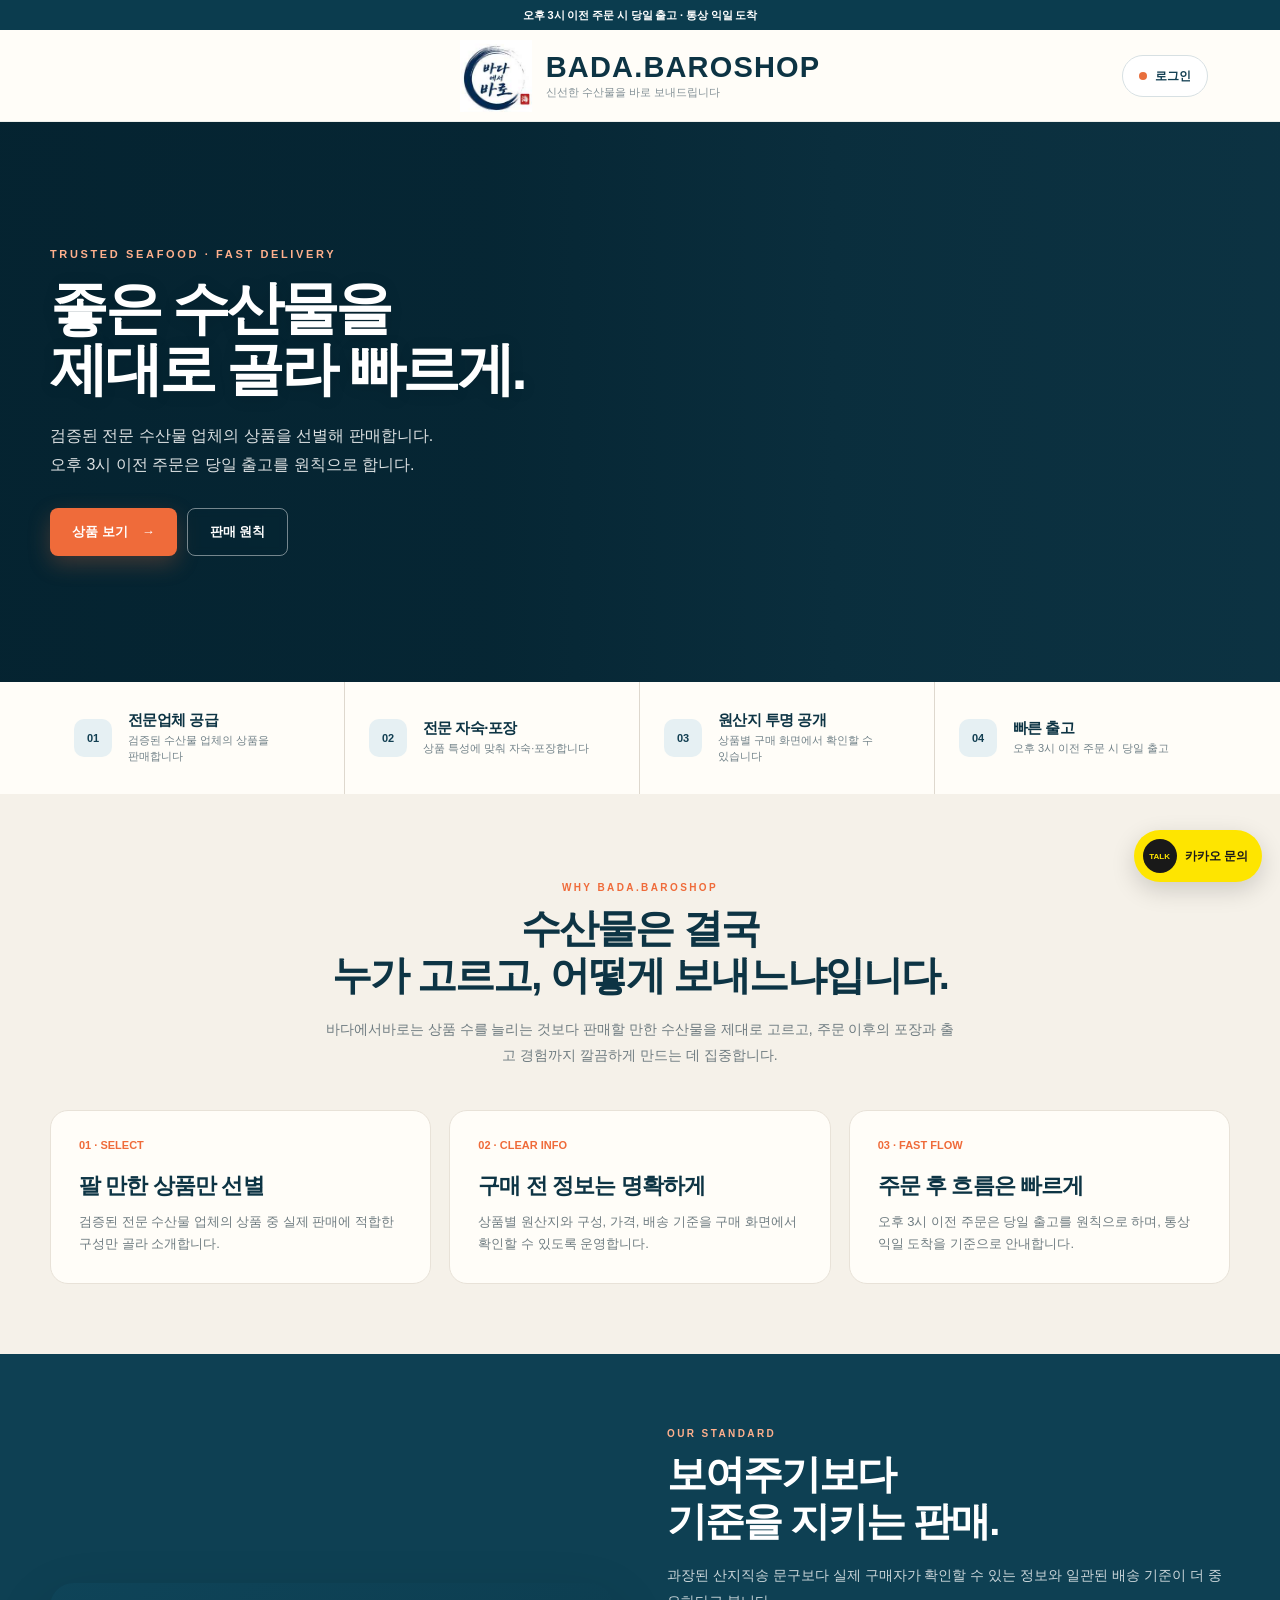
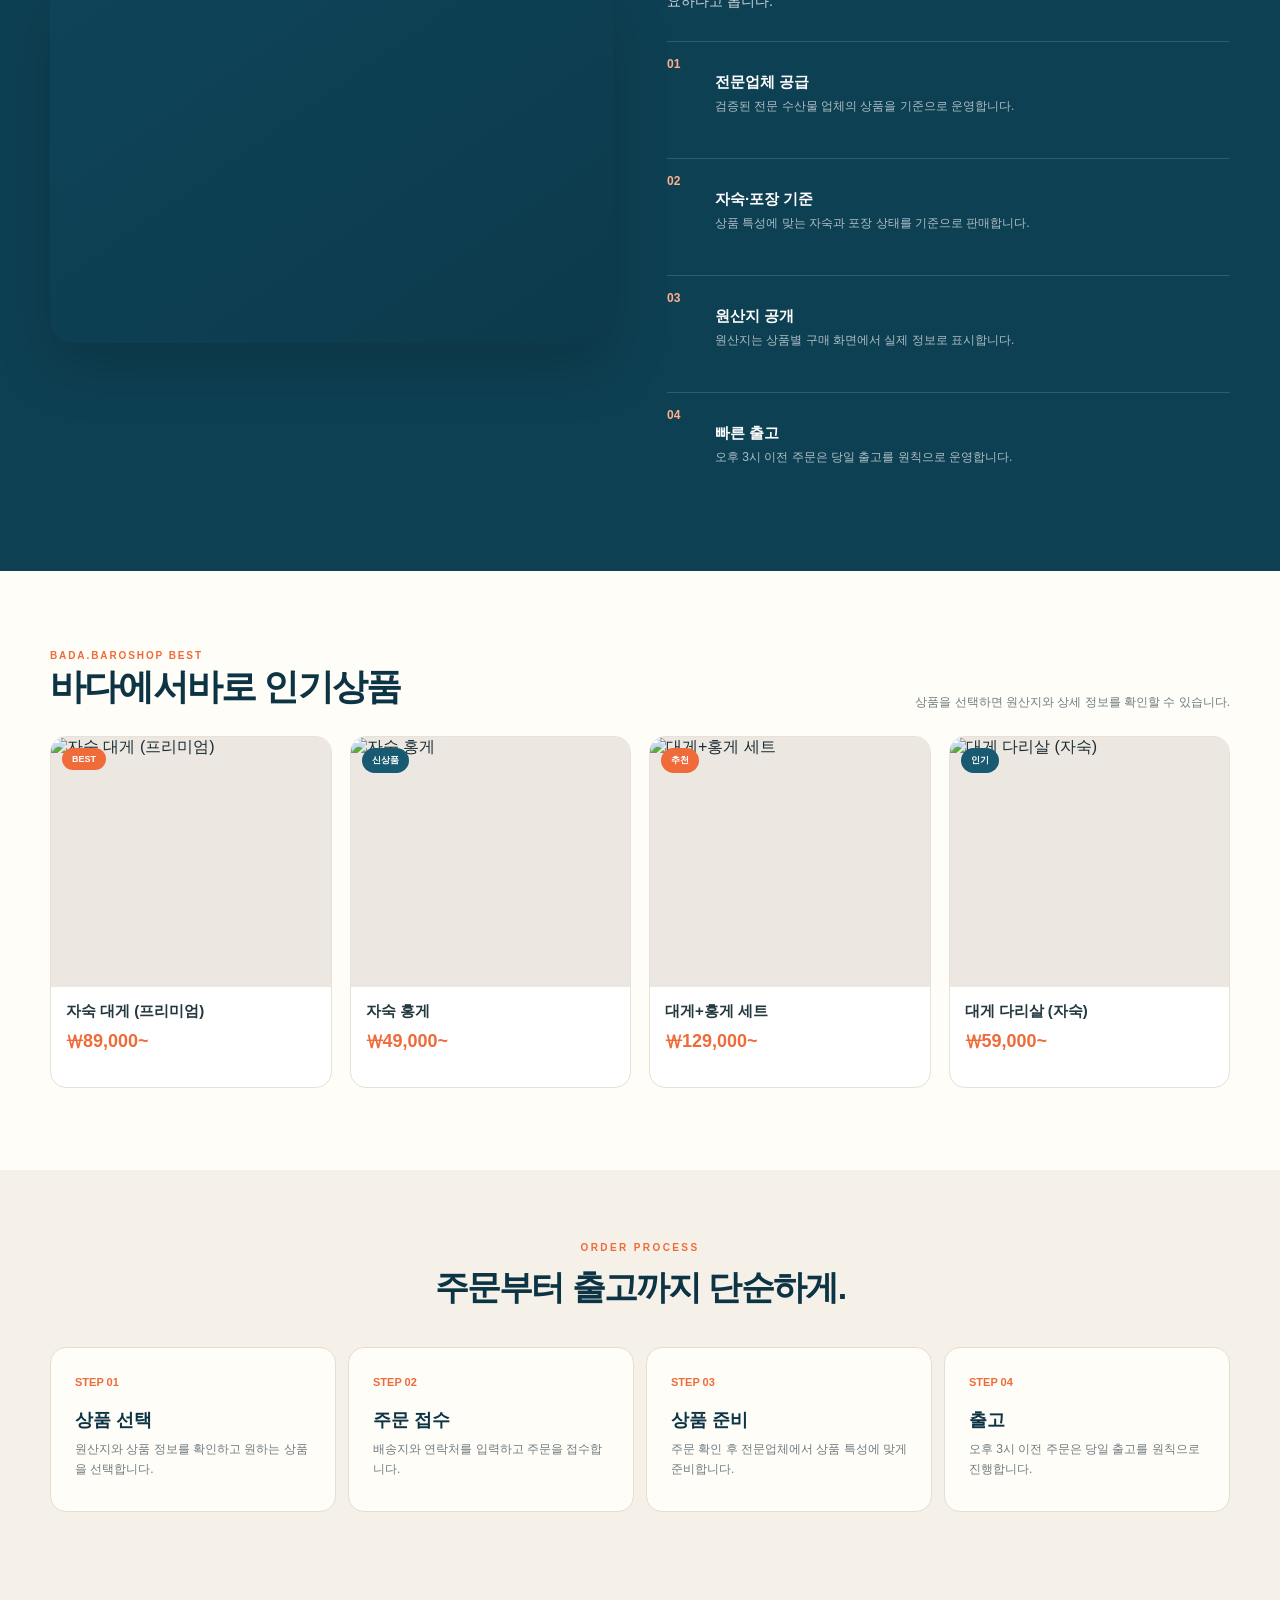
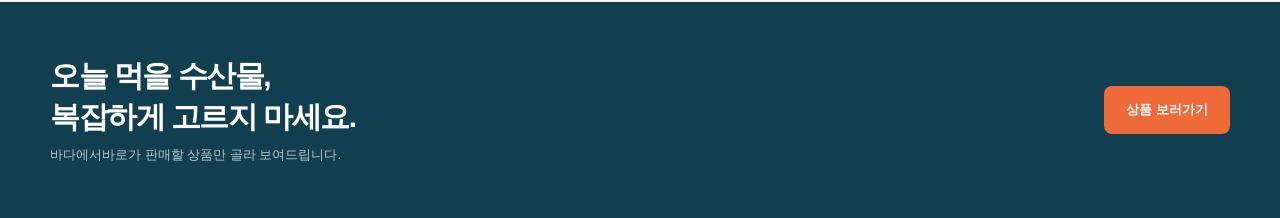
==== commit 412618a5: "Refactor storefront into premium reference-driven V3" ====
--- a/index.html
+++ b/index.html
@@ -1 +1 @@
-<!doctype html><html lang="ko"><head><meta charset="utf-8"/><meta name="viewport" content="width=device-width, initial-scale=1"/><meta name="theme-color" content="#123f52"/><title>바다에서바로 | 신선한 수산물을 바로 보내드립니다</title><meta name="description" content="전문 수산물 업체의 자숙 대게·홍게를 선별해 빠르게 배송하는 바다에서바로입니다."/><link rel="stylesheet" href="styles.css?v=20260906-promise2"/><link rel="stylesheet" href="hero-no-product.css?v=20260906-trend3"/><link rel="stylesheet" href="header-center.css?v=20260906-mobileleft1"/><link rel="stylesheet" href="promise-text-fix.css?v=20260906-fix1"/><link rel="stylesheet" href="mobile-product-modal.css?v=20260906-modal1"/><link rel="stylesheet" href="auth-ui.css?v=20260906-auth1"/></head><body><div class="page"><div class="topbar"><div class="shell topbar-inner"><span id="topbarText">오후 3시 이전 주문 시 당일 출고 · 통상 익일 도착</span></div></div><header class="site-header"><div class="shell header-inner"><a class="brand" href="#home"><span class="brand-mark"><img class="brand-logo" src="official-logo.jpg?v=20260905-shop1" alt="바다에서바로 공식 로고"/></span><div class="brand-copy"><strong>BADA.BAROSHOP</strong><span>신선한 수산물을 바로 보내드립니다</span></div></a><button id="customerAuthTrigger" class="customer-auth-trigger" type="button" aria-label="로그인"><span class="auth-dot"></span><span class="auth-label">로그인</span></button></div></header><main class="main-stage"><section class="hero" id="home"><div class="hero-scene"></div><div class="shell hero-inner"><div class="hero-copy"><p class="eyebrow" id="heroEyebrow">TRUSTED SEAFOOD · FAST DELIVERY</p><h1 id="heroTitle">좋은 수산물을<br>제대로 골라 빠르게.</h1><p class="lead" id="heroDescription">검증된 전문 수산물 업체의 상품을 선별해 판매합니다.<br>오후 3시 이전 주문은 당일 출고를 원칙으로 합니다.</p><div class="hero-actions"><a class="primary-cta" href="#products">상품 보기 <span>→</span></a><a class="secondary-cta" href="#promise">판매 원칙</a></div></div><div class="hero-note" id="heroNote">전문업체 공급<br>신선하게 배송<span>海</span></div></div></section><section class="promise-strip" id="promise"><div class="shell promise-grid"><article><span class="promise-icon">01</span><div><strong id="promise1Title">전문업체 공급</strong><p id="promise1Text">검증된 수산물 업체의 상품을 판매합니다</p></div></article><article><span class="promise-icon">02</span><div><strong id="promise2Title">전문 자숙·포장</strong><p id="promise2Text">상품 특성에 맞춰 자숙·포장합니다</p></div></article><article><span class="promise-icon">03</span><div><strong id="promise3Title">원산지 투명 공개</strong><p id="promise3Text">상품별 구매 화면에서 확인할 수 있습니다</p></div></article><article><span class="promise-icon">04</span><div><strong id="promise4Title">빠른 출고</strong><p id="promise4Text">오후 3시 이전 주문 시 당일 출고</p></div></article></div></section><section class="products-section" id="products"><div class="shell products-shell"><div class="products-title"><div><span id="productsKicker">BADA.BAROSHOP BEST</span><h2 id="productsTitle">바다에서바로 인기상품</h2></div><p id="productsSubtitle">상품을 선택하면 원산지와 상세 정보를 확인할 수 있습니다.</p></div><div class="product-grid" id="productGrid"></div></div></section></main></div><button id="kakaoInquiry" class="kakao-float" type="button"><span class="kakao-bubble">TALK</span><strong>카카오 문의</strong></button><div id="customerAuthModal" class="auth-modal" hidden><div class="auth-backdrop"></div><section class="auth-card"><button id="authClose" class="auth-close" type="button">×</button><div id="authGuest"><div class="auth-brand"><img src="official-logo.jpg?v=20260905-shop1" alt="바다에서바로"><h2>간편 로그인</h2><p>구글 또는 카카오 계정으로<br>몇 초 만에 가입하고 로그인하세요.</p></div><div class="social-auth-buttons"><button id="googleLoginBtn" class="social-auth-btn google" type="button">Google로 계속하기</button><button id="kakaoLoginBtn" class="social-auth-btn kakao" type="button">카카오로 계속하기</button></div><p class="auth-note">처음 로그인하면 회원 계정이 자동으로 생성됩니다.</p></div><div id="authProfile" class="auth-profile"><div class="auth-profile-box"><strong id="authProfileName">회원</strong><span id="authProfileEmail"></span></div><div class="auth-profile-actions"><button id="authOrdersBtn" class="auth-orders-btn" type="button">내 주문내역</button><div id="authOrdersResult"></div><button id="authLogoutBtn" class="auth-logout-btn" type="button">로그아웃</button></div></div></section></div><div id="productModal" class="modal" hidden><div class="modal-backdrop" data-close="productModal"></div><section class="modal-card product-modal-card"><button class="modal-close" type="button" data-close="productModal">×</button><div class="product-detail-media"><img id="productModalImage" alt="상품 이미지"></div><div class="product-detail-body"><span id="productModalBadge" class="detail-badge"></span><h2 id="productModalName"></h2><p id="productModalDesc"></p><div id="productModalPrice" class="detail-price"></div><div class="qty-row"><span>수량</span><div class="qty-control"><button id="qtyMinus" type="button">−</button><input id="qtyInput" type="number" min="1" max="99" value="1"><button id="qtyPlus" type="button">+</button></div></div><div class="detail-actions"><button id="addCartBtn" class="outline-btn">장바구니</button><button id="buyNowBtn" class="solid-btn">바로 구매</button></div></div></section></div><div id="checkoutModal" class="modal" hidden><div class="modal-backdrop" data-close="checkoutModal"></div><section class="modal-card checkout-card"><button class="modal-close" type="button" data-close="checkoutModal">×</button><h2 id="checkoutTitle">주문 / 배송 정보</h2><div id="checkoutResult" class="checkout-result" hidden></div><div id="checkoutFormArea"><div id="checkoutItems" class="checkout-items"></div><div class="checkout-total"><span>상품 + 배송비</span><strong id="checkoutTotal">₩0</strong></div><div class="checkout-grid"><label><span>받는 분 *</span><input id="orderName" autocomplete="name" placeholder="이름"></label><label><span>연락처 *</span><input id="orderPhone" inputmode="tel" autocomplete="tel" placeholder="010-0000-0000"></label><label class="full"><span>우편번호 *</span><div class="postcode-row"><input id="orderPostcode" readonly><button id="postcodeBtn" type="button">주소 찾기</button></div></label><label class="full"><span>주소 *</span><input id="orderAddress" readonly placeholder="주소 찾기를 눌러주세요"></label><label class="full"><span>상세주소</span><input id="orderAddressDetail" placeholder="동/호수 등 상세주소"></label><label class="full"><span>배송 메모</span><input id="orderMemo" placeholder="예: 문 앞에 놓아주세요"></label></div><div class="payment-box"><strong>결제수단</strong><label class="pay-option"><input type="radio" checked> 무통장입금</label><p id="bankInfoText">주문 완료 후 입금계좌가 표시됩니다.</p></div><label class="privacy-check"><input id="privacyAgree" type="checkbox"> 주문 처리와 배송을 위한 이름·연락처·주소 수집에 동의합니다.</label><button id="placeOrderBtn" class="place-order-btn">주문하기</button></div></section></div><script src="https://cdn.jsdelivr.net/npm/@supabase/supabase-js@2"></script><script src="auth-ui.js?v=20260906-auth1"></script><script src="https://t1.daumcdn.net/mapjsapi/bundle/postcode/prod/postcode.v2.js"></script><script src="script.js?v=20260906-origin1"></script><script src="header-clean-hotfix.js?v=20260906-fix1"></script></body></html>+<!doctype html><html lang="ko"><head><meta charset="utf-8"/><meta name="viewport" content="width=device-width, initial-scale=1"/><meta name="theme-color" content="#123f52"/><title>바다에서바로 | 신선한 수산물을 바로 보내드립니다</title><meta name="description" content="전문 수산물 업체의 자숙 대게·홍게를 선별해 빠르게 배송하는 바다에서바로입니다."/><link rel="stylesheet" href="styles.css?v=20260906-promise2"/><link rel="stylesheet" href="hero-no-product.css?v=20260906-trend3"/><link rel="stylesheet" href="header-center.css?v=20260906-mobileleft1"/><link rel="stylesheet" href="promise-text-fix.css?v=20260906-fix1"/><link rel="stylesheet" href="mobile-product-modal.css?v=20260906-modal1"/><link rel="stylesheet" href="auth-ui.css?v=20260906-auth1"/><link rel="stylesheet" href="premium-v3.css?v=20260906-premium1"/></head><body><div class="page"><div class="topbar"><div class="shell topbar-inner"><span id="topbarText">오후 3시 이전 주문 시 당일 출고 · 통상 익일 도착</span></div></div><header class="site-header"><div class="shell header-inner"><a class="brand" href="#home"><span class="brand-mark"><img class="brand-logo" src="official-logo.jpg?v=20260905-shop1" alt="바다에서바로 공식 로고"/></span><div class="brand-copy"><strong>BADA.BAROSHOP</strong><span>신선한 수산물을 바로 보내드립니다</span></div></a><button id="customerAuthTrigger" class="customer-auth-trigger" type="button" aria-label="로그인"><span class="auth-dot"></span><span class="auth-label">로그인</span></button></div></header><main class="main-stage"><section class="hero" id="home"><div class="hero-scene"></div><div class="shell hero-inner"><div class="hero-copy"><p class="eyebrow" id="heroEyebrow">TRUSTED SEAFOOD · FAST DELIVERY</p><h1 id="heroTitle">좋은 수산물을<br>제대로 골라 빠르게.</h1><p class="lead" id="heroDescription">검증된 전문 수산물 업체의 상품을 선별해 판매합니다.<br>오후 3시 이전 주문은 당일 출고를 원칙으로 합니다.</p><div class="hero-actions"><a class="primary-cta" href="#products">상품 보기 <span>→</span></a><a class="secondary-cta" href="#promise">판매 원칙</a></div></div><div class="hero-note" id="heroNote">전문업체 공급<br>신선하게 배송<span>海</span></div></div></section><section class="promise-strip" id="promise"><div class="shell promise-grid"><article><span class="promise-icon">01</span><div><strong id="promise1Title">전문업체 공급</strong><p id="promise1Text">검증된 수산물 업체의 상품을 판매합니다</p></div></article><article><span class="promise-icon">02</span><div><strong id="promise2Title">전문 자숙·포장</strong><p id="promise2Text">상품 특성에 맞춰 자숙·포장합니다</p></div></article><article><span class="promise-icon">03</span><div><strong id="promise3Title">원산지 투명 공개</strong><p id="promise3Text">상품별 구매 화면에서 확인할 수 있습니다</p></div></article><article><span class="promise-icon">04</span><div><strong id="promise4Title">빠른 출고</strong><p id="promise4Text">오후 3시 이전 주문 시 당일 출고</p></div></article></div></section><section class="story-section"><div class="shell"><div class="story-head"><span class="section-kicker">WHY BADA.BAROSHOP</span><h2>수산물은 결국<br>누가 고르고, 어떻게 보내느냐입니다.</h2><p>바다에서바로는 상품 수를 늘리는 것보다 판매할 만한 수산물을 제대로 고르고, 주문 이후의 포장과 출고 경험까지 깔끔하게 만드는 데 집중합니다.</p></div><div class="story-cards"><article class="story-card"><span>01 · SELECT</span><h3>팔 만한 상품만 선별</h3><p>검증된 전문 수산물 업체의 상품 중 실제 판매에 적합한 구성만 골라 소개합니다.</p></article><article class="story-card"><span>02 · CLEAR INFO</span><h3>구매 전 정보는 명확하게</h3><p>상품별 원산지와 구성, 가격, 배송 기준을 구매 화면에서 확인할 수 있도록 운영합니다.</p></article><article class="story-card"><span>03 · FAST FLOW</span><h3>주문 후 흐름은 빠르게</h3><p>오후 3시 이전 주문은 당일 출고를 원칙으로 하며, 통상 익일 도착을 기준으로 안내합니다.</p></article></div></div></section><section class="quality-section"><div class="shell quality-grid"><div class="quality-visual" aria-label="바다와 항구 이미지"></div><div class="quality-copy"><span class="section-kicker">OUR STANDARD</span><h2>보여주기보다<br>기준을 지키는 판매.</h2><p>과장된 산지직송 문구보다 실제 구매자가 확인할 수 있는 정보와 일관된 배송 기준이 더 중요하다고 봅니다.</p><div class="quality-list"><div><b>01</b><p><strong>전문업체 공급</strong><span>검증된 전문 수산물 업체의 상품을 기준으로 운영합니다.</span></p></div><div><b>02</b><p><strong>자숙·포장 기준</strong><span>상품 특성에 맞는 자숙과 포장 상태를 기준으로 판매합니다.</span></p></div><div><b>03</b><p><strong>원산지 공개</strong><span>원산지는 상품별 구매 화면에서 실제 정보로 표시합니다.</span></p></div><div><b>04</b><p><strong>빠른 출고</strong><span>오후 3시 이전 주문은 당일 출고를 원칙으로 운영합니다.</span></p></div></div></div></div></section><section class="products-section" id="products"><div class="shell products-shell"><div class="products-title"><div><span id="productsKicker">BADA.BAROSHOP BEST</span><h2 id="productsTitle">바다에서바로 인기상품</h2></div><p id="productsSubtitle">상품을 선택하면 원산지와 상세 정보를 확인할 수 있습니다.</p></div><div class="product-grid" id="productGrid"></div></div></section><section class="process-section"><div class="shell"><div class="process-head"><span class="section-kicker">ORDER PROCESS</span><h2>주문부터 출고까지 단순하게.</h2></div><div class="process-grid"><article class="process-step"><b>STEP 01</b><h3>상품 선택</h3><p>원산지와 상품 정보를 확인하고 원하는 상품을 선택합니다.</p></article><article class="process-step"><b>STEP 02</b><h3>주문 접수</h3><p>배송지와 연락처를 입력하고 주문을 접수합니다.</p></article><article class="process-step"><b>STEP 03</b><h3>상품 준비</h3><p>주문 확인 후 전문업체에서 상품 특성에 맞게 준비합니다.</p></article><article class="process-step"><b>STEP 04</b><h3>출고</h3><p>오후 3시 이전 주문은 당일 출고를 원칙으로 진행합니다.</p></article></div></div></section><section class="bottom-cta"><div class="shell"><div><h2>오늘 먹을 수산물,<br>복잡하게 고르지 마세요.</h2><p>바다에서바로가 판매할 상품만 골라 보여드립니다.</p></div><a href="#products">상품 보러가기</a></div></section></main></div><button id="kakaoInquiry" class="kakao-float" type="button"><span class="kakao-bubble">TALK</span><strong>카카오 문의</strong></button><div id="customerAuthModal" class="auth-modal" hidden><div class="auth-backdrop"></div><section class="auth-card"><button id="authClose" class="auth-close" type="button">×</button><div id="authGuest"><div class="auth-brand"><img src="official-logo.jpg?v=20260905-shop1" alt="바다에서바로"><h2>간편 로그인</h2><p>구글 또는 카카오 계정으로<br>몇 초 만에 가입하고 로그인하세요.</p></div><div class="social-auth-buttons"><button id="googleLoginBtn" class="social-auth-btn google" type="button">Google로 계속하기</button><button id="kakaoLoginBtn" class="social-auth-btn kakao" type="button">카카오로 계속하기</button></div><p class="auth-note">처음 로그인하면 회원 계정이 자동으로 생성됩니다.</p></div><div id="authProfile" class="auth-profile"><div class="auth-profile-box"><strong id="authProfileName">회원</strong><span id="authProfileEmail"></span></div><div class="auth-profile-actions"><button id="authOrdersBtn" class="auth-orders-btn" type="button">내 주문내역</button><div id="authOrdersResult"></div><button id="authLogoutBtn" class="auth-logout-btn" type="button">로그아웃</button></div></div></section></div><div id="productModal" class="modal" hidden><div class="modal-backdrop" data-close="productModal"></div><section class="modal-card product-modal-card"><button class="modal-close" type="button" data-close="productModal">×</button><div class="product-detail-media"><img id="productModalImage" alt="상품 이미지"></div><div class="product-detail-body"><span id="productModalBadge" class="detail-badge"></span><h2 id="productModalName"></h2><p id="productModalDesc"></p><div id="productModalPrice" class="detail-price"></div><div class="qty-row"><span>수량</span><div class="qty-control"><button id="qtyMinus" type="button">−</button><input id="qtyInput" type="number" min="1" max="99" value="1"><button id="qtyPlus" type="button">+</button></div></div><div class="detail-actions"><button id="addCartBtn" class="outline-btn">장바구니</button><button id="buyNowBtn" class="solid-btn">바로 구매</button></div></div></section></div><div id="checkoutModal" class="modal" hidden><div class="modal-backdrop" data-close="checkoutModal"></div><section class="modal-card checkout-card"><button class="modal-close" type="button" data-close="checkoutModal">×</button><h2 id="checkoutTitle">주문 / 배송 정보</h2><div id="checkoutResult" class="checkout-result" hidden></div><div id="checkoutFormArea"><div id="checkoutItems" class="checkout-items"></div><div class="checkout-total"><span>상품 + 배송비</span><strong id="checkoutTotal">₩0</strong></div><div class="checkout-grid"><label><span>받는 분 *</span><input id="orderName" autocomplete="name" placeholder="이름"></label><label><span>연락처 *</span><input id="orderPhone" inputmode="tel" autocomplete="tel" placeholder="010-0000-0000"></label><label class="full"><span>우편번호 *</span><div class="postcode-row"><input id="orderPostcode" readonly><button id="postcodeBtn" type="button">주소 찾기</button></div></label><label class="full"><span>주소 *</span><input id="orderAddress" readonly placeholder="주소 찾기를 눌러주세요"></label><label class="full"><span>상세주소</span><input id="orderAddressDetail" placeholder="동/호수 등 상세주소"></label><label class="full"><span>배송 메모</span><input id="orderMemo" placeholder="예: 문 앞에 놓아주세요"></label></div><div class="payment-box"><strong>결제수단</strong><label class="pay-option"><input type="radio" checked> 무통장입금</label><p id="bankInfoText">주문 완료 후 입금계좌가 표시됩니다.</p></div><label class="privacy-check"><input id="privacyAgree" type="checkbox"> 주문 처리와 배송을 위한 이름·연락처·주소 수집에 동의합니다.</label><button id="placeOrderBtn" class="place-order-btn">주문하기</button></div></section></div><script src="https://cdn.jsdelivr.net/npm/@supabase/supabase-js@2"></script><script src="auth-ui.js?v=20260906-auth1"></script><script src="https://t1.daumcdn.net/mapjsapi/bundle/postcode/prod/postcode.v2.js"></script><script src="script.js?v=20260906-origin1"></script><script src="header-clean-hotfix.js?v=20260906-fix1"></script></body></html>
--- a/premium-v3.css
+++ b/premium-v3.css
@@ -0,0 +1 @@
+:root{--ink:#0d3444;--sea:#0f536d;--sea2:#1d6f8c;--orange:#ef6b3a;--cream:#f5f1e9;--paper:#fffdf8;--line:#ded8ce;--muted:#6f7c81}*{box-sizing:border-box}html{scroll-behavior:smooth}body{margin:0;background:var(--cream);color:#1b2d34;font-family:Arial,'Noto Sans KR',sans-serif}.page{min-height:100vh}.shell{width:min(1180px,calc(100% - 48px));margin:0 auto}.topbar{height:30px;background:#0b3c4e;color:#fff}.topbar-inner{height:30px!important;display:flex;align-items:center;justify-content:center!important;font-size:11px;font-weight:700}.site-header{height:92px!important;background:rgba(255,253,248,.98)!important;border-bottom:1px solid rgba(13,52,68,.08)!important;position:sticky;top:0;z-index:60;backdrop-filter:blur(12px)}.site-header .header-inner{height:92px!important;display:grid!important;grid-template-columns:1fr auto 1fr!important;align-items:center!important;padding:0!important;max-width:1180px!important;margin:0 auto!important}.site-header .brand{grid-column:2!important;width:auto!important;height:92px!important;margin:0!important;gap:14px!important;justify-content:center!important}.brand-mark{width:72px!important;height:72px!important;flex:0 0 72px!important;overflow:hidden!important;position:relative}.brand-mark .brand-logo{position:absolute!important;width:98px!important;height:98px!important;left:-13px!important;top:-3px!important;object-fit:contain!important}.site-header .brand-copy strong{font-size:29px!important;letter-spacing:.04em!important;color:var(--ink)!important}.site-header .brand-copy span{font-size:11px!important;margin-top:5px!important;color:#839096!important}.customer-auth-trigger{grid-column:3!important;justify-self:end!important;margin:0!important}.main-stage{display:block!important}.hero{height:auto!important;min-height:560px!important;position:relative!important;overflow:hidden!important;background:var(--ink)!important}.hero-scene{position:absolute!important;inset:0!important;background:linear-gradient(90deg,rgba(4,34,47,.92) 0%,rgba(4,34,47,.78) 38%,rgba(4,34,47,.32) 66%,rgba(4,34,47,.1) 100%),var(--hero-bg) center 56%/cover no-repeat!important}.hero-inner{height:560px!important;display:flex!important;align-items:center!important;position:relative!important;z-index:2!important}.hero-copy{width:min(650px,58%)!important;padding:0!important}.eyebrow{margin:0 0 18px!important;color:#ffb08d!important;font-size:11px!important;letter-spacing:.24em!important;font-weight:900!important}.hero h1{font-size:58px!important;line-height:1.05!important;letter-spacing:-.06em!important;margin:0 0 22px!important;color:#fff!important}.lead{font-size:16px!important;line-height:1.8!important;color:rgba(255,255,255,.86)!important;margin:0 0 28px!important}.hero-actions{display:flex!important;gap:10px!important}.hero-actions a{height:48px!important;padding:0 22px!important;border-radius:8px!important}.primary-cta{background:var(--orange)!important}.secondary-cta{background:transparent!important;border:1px solid rgba(255,255,255,.45)!important}.hero-note{display:none!important}.promise-strip{height:auto!important;background:var(--paper)!important;border:0!important}.promise-grid{height:auto!important;display:grid!important;grid-template-columns:repeat(4,1fr)!important}.promise-grid article{height:112px!important;display:flex!important;align-items:center!important;gap:16px!important;padding:0 24px!important;border-right:1px solid var(--line)!important}.promise-grid article:last-child{border-right:0!important}.promise-icon{width:38px!important;height:38px!important;border-radius:10px!important;background:#e6f0f3!important;font-size:11px!important;flex:0 0 auto}.promise-grid strong{font-size:15px!important;color:var(--ink)!important}.promise-grid p{font-size:11px!important;line-height:1.45!important;margin-top:5px!important;white-space:normal!important}.story-section{padding:88px 0 70px;background:var(--cream)}.story-head{max-width:760px;margin:0 auto 42px;text-align:center}.section-kicker{display:block;font-size:10px;letter-spacing:.24em;color:var(--orange);font-weight:900;margin-bottom:12px}.story-head h2,.quality-copy h2,.products-title h2{margin:0;color:var(--ink);font-weight:900;letter-spacing:-.05em}.story-head h2{font-size:40px;line-height:1.18}.story-head p{margin:18px auto 0;max-width:640px;color:var(--muted);font-size:14px;line-height:1.8}.story-cards{display:grid;grid-template-columns:repeat(3,1fr);gap:18px}.story-card{background:var(--paper);border:1px solid #e8e2d8;border-radius:18px;padding:28px}.story-card span{display:block;font-size:11px;font-weight:900;color:var(--orange);margin-bottom:20px}.story-card h3{font-size:22px;letter-spacing:-.04em;color:var(--ink);margin:0 0 10px}.story-card p{font-size:13px;line-height:1.7;color:var(--muted);margin:0}.quality-section{background:#0e4053;color:#fff;padding:74px 0}.quality-grid{display:grid;grid-template-columns:1fr 1fr;gap:54px;align-items:center}.quality-visual{min-height:360px;border-radius:24px;background:linear-gradient(145deg,rgba(15,83,109,.2),rgba(5,35,48,.2)),var(--hero-bg) center/cover no-repeat;box-shadow:0 24px 60px rgba(0,0,0,.16)}.quality-copy .section-kicker{color:#ffb08d}.quality-copy h2{color:#fff;font-size:40px;line-height:1.18}.quality-copy>p{font-size:14px;line-height:1.85;color:rgba(255,255,255,.78);margin:18px 0 26px}.quality-list{display:grid;gap:12px}.quality-list div{padding:15px 0;border-top:1px solid rgba(255,255,255,.14);display:grid;grid-template-columns:34px 1fr;gap:14px;align-items:start}.quality-list b{font-size:12px;color:#ffb08d}.quality-list strong{display:block;font-size:15px;margin-bottom:4px}.quality-list span{font-size:12px;color:rgba(255,255,255,.66)}.products-section{padding:74px 0 82px!important;background:var(--paper)!important;overflow:visible!important}.products-shell{height:auto!important}.products-title{display:flex!important;justify-content:space-between!important;align-items:end!important;margin-bottom:24px!important}.products-title h2{font-size:36px!important}.products-title p{max-width:360px!important;font-size:12px!important;line-height:1.6!important;text-align:right!important}.product-grid{display:grid!important;grid-template-columns:repeat(4,1fr)!important;gap:18px!important}.product-card{height:auto!important;border:1px solid #e7e1d7!important;border-radius:16px!important;box-shadow:none!important;background:#fff!important}.product-media{height:250px!important;min-height:250px!important;flex:none!important}.product-info{padding:15px 15px 18px!important;min-height:100px!important;height:auto!important;flex:none!important}.product-info h3{font-size:15px!important;margin-bottom:8px!important}.product-price{font-size:18px!important}.product-origin{font-size:10px!important;color:var(--muted)!important;margin-bottom:5px!important}.process-section{padding:72px 0 90px;background:var(--cream)}.process-head{text-align:center;margin-bottom:36px}.process-head h2{font-size:34px;letter-spacing:-.05em;color:var(--ink);margin:0}.process-grid{display:grid;grid-template-columns:repeat(4,1fr);gap:12px}.process-step{background:var(--paper);border:1px solid #e4ddd2;padding:24px;border-radius:16px;min-height:165px}.process-step b{font-size:11px;color:var(--orange)}.process-step h3{font-size:18px;color:var(--ink);margin:18px 0 8px}.process-step p{font-size:12px;line-height:1.65;color:var(--muted);margin:0}.bottom-cta{background:#113f50;color:#fff;padding:54px 0}.bottom-cta .shell{display:flex;justify-content:space-between;align-items:center;gap:24px}.bottom-cta h2{font-size:30px;letter-spacing:-.05em;margin:0 0 8px}.bottom-cta p{font-size:13px;color:rgba(255,255,255,.7);margin:0}.bottom-cta a{display:inline-flex;height:48px;padding:0 22px;align-items:center;border-radius:8px;background:var(--orange);color:#fff;text-decoration:none;font-weight:900;font-size:13px}.kakao-float{right:18px!important;bottom:18px!important}@media(max-width:900px){.site-header .header-inner{grid-template-columns:1fr auto!important;padding:0 14px!important}.site-header .brand{grid-column:1!important;justify-self:start!important;height:88px!important}.customer-auth-trigger{grid-column:2!important}.brand-mark{width:68px!important;height:68px!important;flex-basis:68px!important}.brand-mark .brand-logo{width:94px!important;height:94px!important;left:-13px!important;top:-3px!important}.site-header .brand-copy strong{font-size:23px!important}.site-header .brand-copy span{font-size:9px!important}.hero,.hero-inner{min-height:600px!important;height:600px!important}.hero-copy{width:80%!important}.hero h1{font-size:48px!important}.promise-grid{grid-template-columns:repeat(2,1fr)!important}.promise-grid article:nth-child(2){border-right:0!important}.story-cards{grid-template-columns:1fr!important}.quality-grid{grid-template-columns:1fr!important}.product-grid{grid-template-columns:repeat(2,1fr)!important}.process-grid{grid-template-columns:repeat(2,1fr)!important}}@media(max-width:650px){.shell{width:calc(100% - 28px)!important}.site-header{height:82px!important}.site-header .brand{height:82px!important}.brand-mark{width:62px!important;height:62px!important;flex-basis:62px!important}.brand-mark .brand-logo{width:88px!important;height:88px!important;left:-13px!important}.site-header .brand-copy strong{font-size:20px!important}.site-header .brand-copy span{display:none!important}.hero,.hero-inner{height:560px!important;min-height:560px!important}.hero-scene{background:linear-gradient(180deg,rgba(4,34,47,.62) 0%,rgba(4,34,47,.82) 55%,rgba(4,34,47,.95) 100%),var(--hero-bg) 58% center/cover no-repeat!important}.hero-inner{align-items:flex-end!important;padding-bottom:48px!important}.hero-copy{width:100%!important}.hero h1{font-size:40px!important}.lead{font-size:14px!important}.hero-actions{display:grid!important;grid-template-columns:1fr 1fr!important}.promise-grid{grid-template-columns:1fr!important}.promise-grid article{height:86px!important;border-right:0!important;border-bottom:1px solid var(--line)!important}.story-section{padding:60px 0}.story-head h2{font-size:32px}.quality-section{padding:56px 0}.quality-visual{min-height:260px}.quality-copy h2{font-size:32px}.products-section{padding:58px 0!important}.products-title{display:block!important}.products-title h2{font-size:30px!important}.products-title p{text-align:left!important;margin-top:10px!important}.product-grid{grid-template-columns:1fr!important}.product-media{height:300px!important}.process-grid{grid-template-columns:1fr!important}.bottom-cta .shell{display:block}.bottom-cta a{margin-top:20px}.story-card,.process-step{border-radius:14px}}
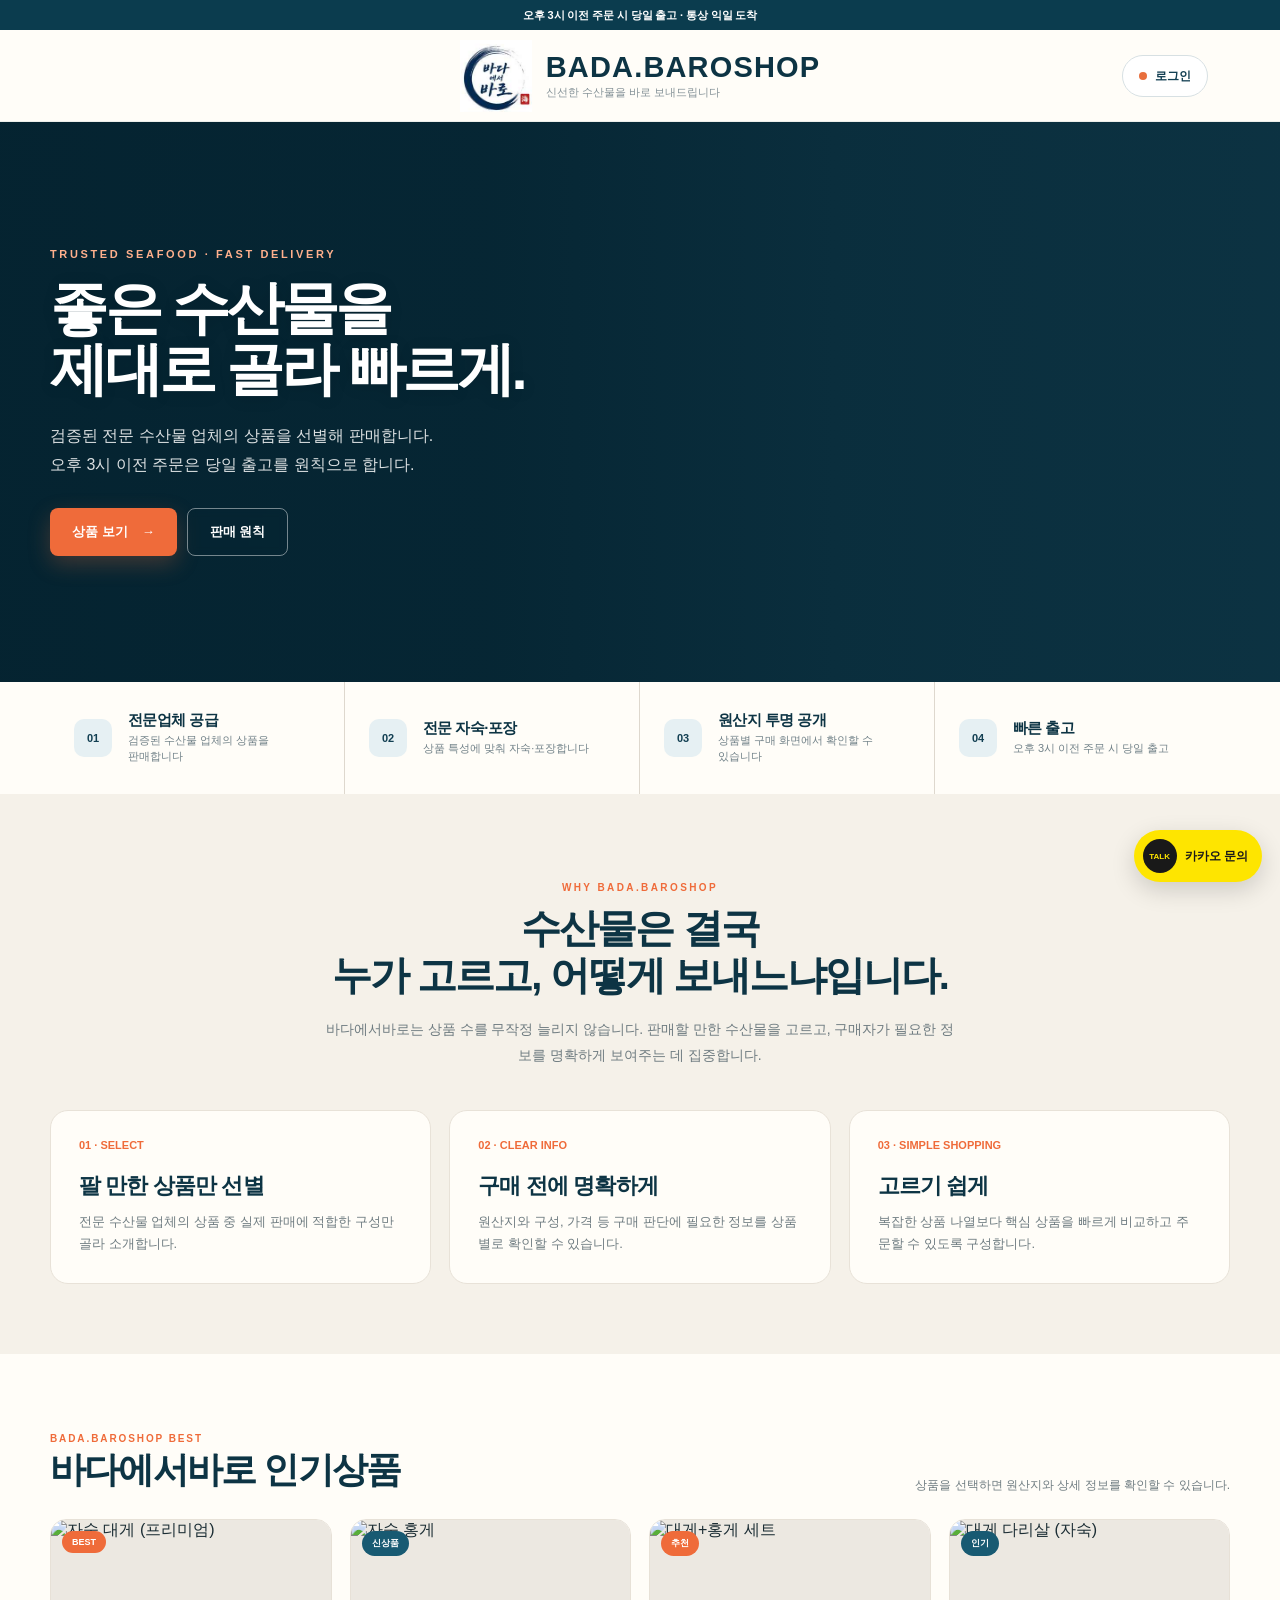
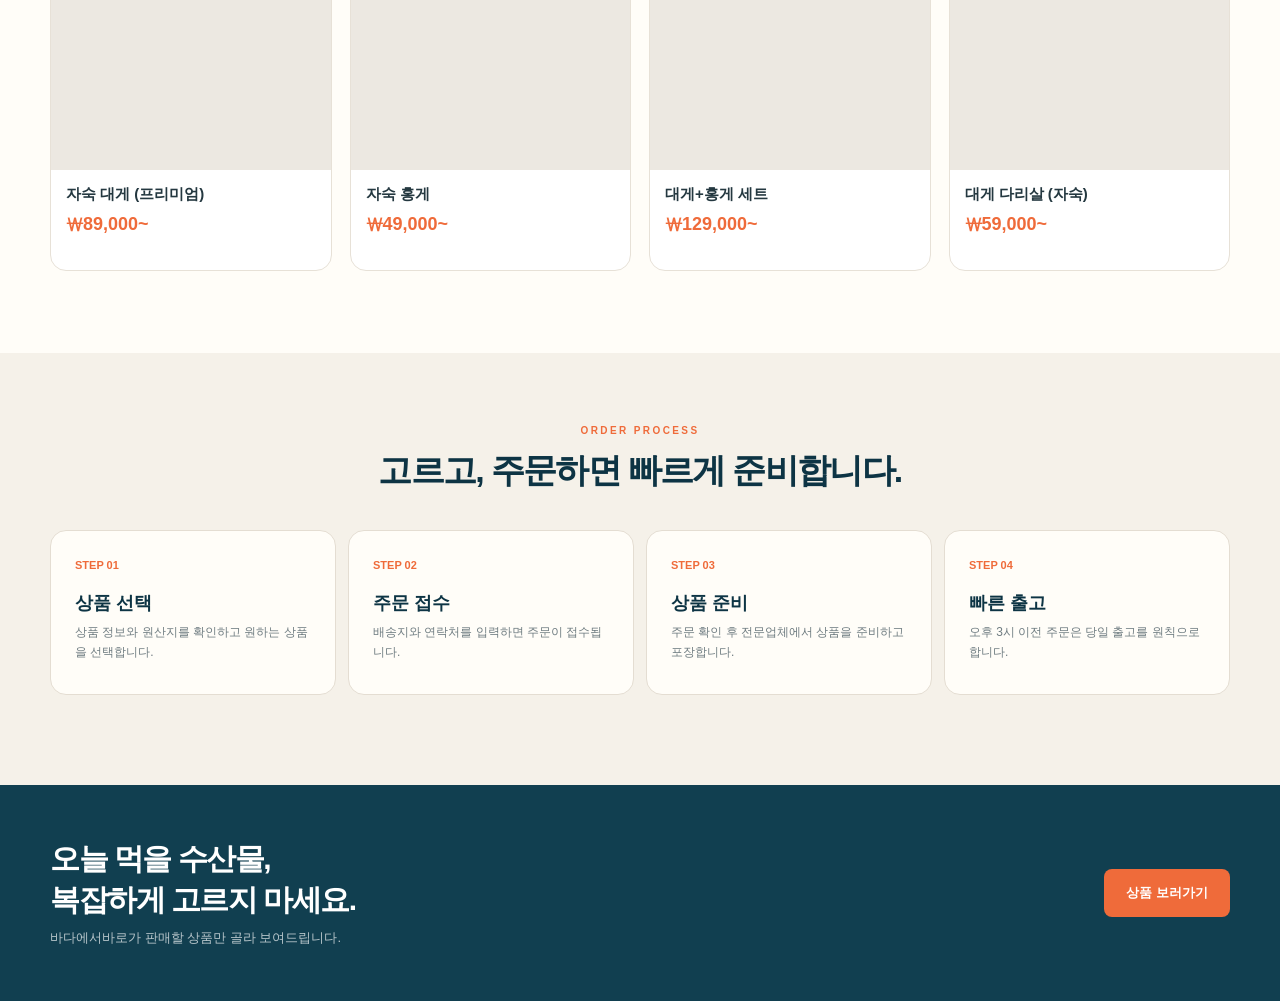
==== commit 8bc837b0: "Remove repetitive trust section and tighten V3 storefront" ====
--- a/index.html
+++ b/index.html
@@ -1 +1 @@
-<!doctype html><html lang="ko"><head><meta charset="utf-8"/><meta name="viewport" content="width=device-width, initial-scale=1"/><meta name="theme-color" content="#123f52"/><title>바다에서바로 | 신선한 수산물을 바로 보내드립니다</title><meta name="description" content="전문 수산물 업체의 자숙 대게·홍게를 선별해 빠르게 배송하는 바다에서바로입니다."/><link rel="stylesheet" href="styles.css?v=20260906-promise2"/><link rel="stylesheet" href="hero-no-product.css?v=20260906-trend3"/><link rel="stylesheet" href="header-center.css?v=20260906-mobileleft1"/><link rel="stylesheet" href="promise-text-fix.css?v=20260906-fix1"/><link rel="stylesheet" href="mobile-product-modal.css?v=20260906-modal1"/><link rel="stylesheet" href="auth-ui.css?v=20260906-auth1"/><link rel="stylesheet" href="premium-v3.css?v=20260906-premium1"/></head><body><div class="page"><div class="topbar"><div class="shell topbar-inner"><span id="topbarText">오후 3시 이전 주문 시 당일 출고 · 통상 익일 도착</span></div></div><header class="site-header"><div class="shell header-inner"><a class="brand" href="#home"><span class="brand-mark"><img class="brand-logo" src="official-logo.jpg?v=20260905-shop1" alt="바다에서바로 공식 로고"/></span><div class="brand-copy"><strong>BADA.BAROSHOP</strong><span>신선한 수산물을 바로 보내드립니다</span></div></a><button id="customerAuthTrigger" class="customer-auth-trigger" type="button" aria-label="로그인"><span class="auth-dot"></span><span class="auth-label">로그인</span></button></div></header><main class="main-stage"><section class="hero" id="home"><div class="hero-scene"></div><div class="shell hero-inner"><div class="hero-copy"><p class="eyebrow" id="heroEyebrow">TRUSTED SEAFOOD · FAST DELIVERY</p><h1 id="heroTitle">좋은 수산물을<br>제대로 골라 빠르게.</h1><p class="lead" id="heroDescription">검증된 전문 수산물 업체의 상품을 선별해 판매합니다.<br>오후 3시 이전 주문은 당일 출고를 원칙으로 합니다.</p><div class="hero-actions"><a class="primary-cta" href="#products">상품 보기 <span>→</span></a><a class="secondary-cta" href="#promise">판매 원칙</a></div></div><div class="hero-note" id="heroNote">전문업체 공급<br>신선하게 배송<span>海</span></div></div></section><section class="promise-strip" id="promise"><div class="shell promise-grid"><article><span class="promise-icon">01</span><div><strong id="promise1Title">전문업체 공급</strong><p id="promise1Text">검증된 수산물 업체의 상품을 판매합니다</p></div></article><article><span class="promise-icon">02</span><div><strong id="promise2Title">전문 자숙·포장</strong><p id="promise2Text">상품 특성에 맞춰 자숙·포장합니다</p></div></article><article><span class="promise-icon">03</span><div><strong id="promise3Title">원산지 투명 공개</strong><p id="promise3Text">상품별 구매 화면에서 확인할 수 있습니다</p></div></article><article><span class="promise-icon">04</span><div><strong id="promise4Title">빠른 출고</strong><p id="promise4Text">오후 3시 이전 주문 시 당일 출고</p></div></article></div></section><section class="story-section"><div class="shell"><div class="story-head"><span class="section-kicker">WHY BADA.BAROSHOP</span><h2>수산물은 결국<br>누가 고르고, 어떻게 보내느냐입니다.</h2><p>바다에서바로는 상품 수를 늘리는 것보다 판매할 만한 수산물을 제대로 고르고, 주문 이후의 포장과 출고 경험까지 깔끔하게 만드는 데 집중합니다.</p></div><div class="story-cards"><article class="story-card"><span>01 · SELECT</span><h3>팔 만한 상품만 선별</h3><p>검증된 전문 수산물 업체의 상품 중 실제 판매에 적합한 구성만 골라 소개합니다.</p></article><article class="story-card"><span>02 · CLEAR INFO</span><h3>구매 전 정보는 명확하게</h3><p>상품별 원산지와 구성, 가격, 배송 기준을 구매 화면에서 확인할 수 있도록 운영합니다.</p></article><article class="story-card"><span>03 · FAST FLOW</span><h3>주문 후 흐름은 빠르게</h3><p>오후 3시 이전 주문은 당일 출고를 원칙으로 하며, 통상 익일 도착을 기준으로 안내합니다.</p></article></div></div></section><section class="quality-section"><div class="shell quality-grid"><div class="quality-visual" aria-label="바다와 항구 이미지"></div><div class="quality-copy"><span class="section-kicker">OUR STANDARD</span><h2>보여주기보다<br>기준을 지키는 판매.</h2><p>과장된 산지직송 문구보다 실제 구매자가 확인할 수 있는 정보와 일관된 배송 기준이 더 중요하다고 봅니다.</p><div class="quality-list"><div><b>01</b><p><strong>전문업체 공급</strong><span>검증된 전문 수산물 업체의 상품을 기준으로 운영합니다.</span></p></div><div><b>02</b><p><strong>자숙·포장 기준</strong><span>상품 특성에 맞는 자숙과 포장 상태를 기준으로 판매합니다.</span></p></div><div><b>03</b><p><strong>원산지 공개</strong><span>원산지는 상품별 구매 화면에서 실제 정보로 표시합니다.</span></p></div><div><b>04</b><p><strong>빠른 출고</strong><span>오후 3시 이전 주문은 당일 출고를 원칙으로 운영합니다.</span></p></div></div></div></div></section><section class="products-section" id="products"><div class="shell products-shell"><div class="products-title"><div><span id="productsKicker">BADA.BAROSHOP BEST</span><h2 id="productsTitle">바다에서바로 인기상품</h2></div><p id="productsSubtitle">상품을 선택하면 원산지와 상세 정보를 확인할 수 있습니다.</p></div><div class="product-grid" id="productGrid"></div></div></section><section class="process-section"><div class="shell"><div class="process-head"><span class="section-kicker">ORDER PROCESS</span><h2>주문부터 출고까지 단순하게.</h2></div><div class="process-grid"><article class="process-step"><b>STEP 01</b><h3>상품 선택</h3><p>원산지와 상품 정보를 확인하고 원하는 상품을 선택합니다.</p></article><article class="process-step"><b>STEP 02</b><h3>주문 접수</h3><p>배송지와 연락처를 입력하고 주문을 접수합니다.</p></article><article class="process-step"><b>STEP 03</b><h3>상품 준비</h3><p>주문 확인 후 전문업체에서 상품 특성에 맞게 준비합니다.</p></article><article class="process-step"><b>STEP 04</b><h3>출고</h3><p>오후 3시 이전 주문은 당일 출고를 원칙으로 진행합니다.</p></article></div></div></section><section class="bottom-cta"><div class="shell"><div><h2>오늘 먹을 수산물,<br>복잡하게 고르지 마세요.</h2><p>바다에서바로가 판매할 상품만 골라 보여드립니다.</p></div><a href="#products">상품 보러가기</a></div></section></main></div><button id="kakaoInquiry" class="kakao-float" type="button"><span class="kakao-bubble">TALK</span><strong>카카오 문의</strong></button><div id="customerAuthModal" class="auth-modal" hidden><div class="auth-backdrop"></div><section class="auth-card"><button id="authClose" class="auth-close" type="button">×</button><div id="authGuest"><div class="auth-brand"><img src="official-logo.jpg?v=20260905-shop1" alt="바다에서바로"><h2>간편 로그인</h2><p>구글 또는 카카오 계정으로<br>몇 초 만에 가입하고 로그인하세요.</p></div><div class="social-auth-buttons"><button id="googleLoginBtn" class="social-auth-btn google" type="button">Google로 계속하기</button><button id="kakaoLoginBtn" class="social-auth-btn kakao" type="button">카카오로 계속하기</button></div><p class="auth-note">처음 로그인하면 회원 계정이 자동으로 생성됩니다.</p></div><div id="authProfile" class="auth-profile"><div class="auth-profile-box"><strong id="authProfileName">회원</strong><span id="authProfileEmail"></span></div><div class="auth-profile-actions"><button id="authOrdersBtn" class="auth-orders-btn" type="button">내 주문내역</button><div id="authOrdersResult"></div><button id="authLogoutBtn" class="auth-logout-btn" type="button">로그아웃</button></div></div></section></div><div id="productModal" class="modal" hidden><div class="modal-backdrop" data-close="productModal"></div><section class="modal-card product-modal-card"><button class="modal-close" type="button" data-close="productModal">×</button><div class="product-detail-media"><img id="productModalImage" alt="상품 이미지"></div><div class="product-detail-body"><span id="productModalBadge" class="detail-badge"></span><h2 id="productModalName"></h2><p id="productModalDesc"></p><div id="productModalPrice" class="detail-price"></div><div class="qty-row"><span>수량</span><div class="qty-control"><button id="qtyMinus" type="button">−</button><input id="qtyInput" type="number" min="1" max="99" value="1"><button id="qtyPlus" type="button">+</button></div></div><div class="detail-actions"><button id="addCartBtn" class="outline-btn">장바구니</button><button id="buyNowBtn" class="solid-btn">바로 구매</button></div></div></section></div><div id="checkoutModal" class="modal" hidden><div class="modal-backdrop" data-close="checkoutModal"></div><section class="modal-card checkout-card"><button class="modal-close" type="button" data-close="checkoutModal">×</button><h2 id="checkoutTitle">주문 / 배송 정보</h2><div id="checkoutResult" class="checkout-result" hidden></div><div id="checkoutFormArea"><div id="checkoutItems" class="checkout-items"></div><div class="checkout-total"><span>상품 + 배송비</span><strong id="checkoutTotal">₩0</strong></div><div class="checkout-grid"><label><span>받는 분 *</span><input id="orderName" autocomplete="name" placeholder="이름"></label><label><span>연락처 *</span><input id="orderPhone" inputmode="tel" autocomplete="tel" placeholder="010-0000-0000"></label><label class="full"><span>우편번호 *</span><div class="postcode-row"><input id="orderPostcode" readonly><button id="postcodeBtn" type="button">주소 찾기</button></div></label><label class="full"><span>주소 *</span><input id="orderAddress" readonly placeholder="주소 찾기를 눌러주세요"></label><label class="full"><span>상세주소</span><input id="orderAddressDetail" placeholder="동/호수 등 상세주소"></label><label class="full"><span>배송 메모</span><input id="orderMemo" placeholder="예: 문 앞에 놓아주세요"></label></div><div class="payment-box"><strong>결제수단</strong><label class="pay-option"><input type="radio" checked> 무통장입금</label><p id="bankInfoText">주문 완료 후 입금계좌가 표시됩니다.</p></div><label class="privacy-check"><input id="privacyAgree" type="checkbox"> 주문 처리와 배송을 위한 이름·연락처·주소 수집에 동의합니다.</label><button id="placeOrderBtn" class="place-order-btn">주문하기</button></div></section></div><script src="https://cdn.jsdelivr.net/npm/@supabase/supabase-js@2"></script><script src="auth-ui.js?v=20260906-auth1"></script><script src="https://t1.daumcdn.net/mapjsapi/bundle/postcode/prod/postcode.v2.js"></script><script src="script.js?v=20260906-origin1"></script><script src="header-clean-hotfix.js?v=20260906-fix1"></script></body></html>+<!doctype html><html lang="ko"><head><meta charset="utf-8"/><meta name="viewport" content="width=device-width, initial-scale=1"/><meta name="theme-color" content="#123f52"/><title>바다에서바로 | 신선한 수산물을 바로 보내드립니다</title><meta name="description" content="전문 수산물 업체의 자숙 대게·홍게를 선별해 빠르게 배송하는 바다에서바로입니다."/><link rel="stylesheet" href="styles.css?v=20260906-promise2"/><link rel="stylesheet" href="hero-no-product.css?v=20260906-trend3"/><link rel="stylesheet" href="header-center.css?v=20260906-mobileleft1"/><link rel="stylesheet" href="promise-text-fix.css?v=20260906-fix1"/><link rel="stylesheet" href="mobile-product-modal.css?v=20260906-modal1"/><link rel="stylesheet" href="auth-ui.css?v=20260906-auth1"/><link rel="stylesheet" href="premium-v3.css?v=20260906-premium2"/></head><body><div class="page"><div class="topbar"><div class="shell topbar-inner"><span id="topbarText">오후 3시 이전 주문 시 당일 출고 · 통상 익일 도착</span></div></div><header class="site-header"><div class="shell header-inner"><a class="brand" href="#home"><span class="brand-mark"><img class="brand-logo" src="official-logo.jpg?v=20260905-shop1" alt="바다에서바로 공식 로고"/></span><div class="brand-copy"><strong>BADA.BAROSHOP</strong><span>신선한 수산물을 바로 보내드립니다</span></div></a><button id="customerAuthTrigger" class="customer-auth-trigger" type="button" aria-label="로그인"><span class="auth-dot"></span><span class="auth-label">로그인</span></button></div></header><main class="main-stage"><section class="hero" id="home"><div class="hero-scene"></div><div class="shell hero-inner"><div class="hero-copy"><p class="eyebrow" id="heroEyebrow">TRUSTED SEAFOOD · FAST DELIVERY</p><h1 id="heroTitle">좋은 수산물을<br>제대로 골라 빠르게.</h1><p class="lead" id="heroDescription">검증된 전문 수산물 업체의 상품을 선별해 판매합니다.<br>오후 3시 이전 주문은 당일 출고를 원칙으로 합니다.</p><div class="hero-actions"><a class="primary-cta" href="#products">상품 보기 <span>→</span></a><a class="secondary-cta" href="#promise">판매 원칙</a></div></div><div class="hero-note" id="heroNote">전문업체 공급<br>신선하게 배송<span>海</span></div></div></section><section class="promise-strip" id="promise"><div class="shell promise-grid"><article><span class="promise-icon">01</span><div><strong id="promise1Title">전문업체 공급</strong><p id="promise1Text">검증된 수산물 업체의 상품을 판매합니다</p></div></article><article><span class="promise-icon">02</span><div><strong id="promise2Title">전문 자숙·포장</strong><p id="promise2Text">상품 특성에 맞춰 자숙·포장합니다</p></div></article><article><span class="promise-icon">03</span><div><strong id="promise3Title">원산지 투명 공개</strong><p id="promise3Text">상품별 구매 화면에서 확인할 수 있습니다</p></div></article><article><span class="promise-icon">04</span><div><strong id="promise4Title">빠른 출고</strong><p id="promise4Text">오후 3시 이전 주문 시 당일 출고</p></div></article></div></section><section class="story-section"><div class="shell"><div class="story-head"><span class="section-kicker">WHY BADA.BAROSHOP</span><h2>수산물은 결국<br>누가 고르고, 어떻게 보내느냐입니다.</h2><p>바다에서바로는 상품 수를 무작정 늘리지 않습니다. 판매할 만한 수산물을 고르고, 구매자가 필요한 정보를 명확하게 보여주는 데 집중합니다.</p></div><div class="story-cards"><article class="story-card"><span>01 · SELECT</span><h3>팔 만한 상품만 선별</h3><p>전문 수산물 업체의 상품 중 실제 판매에 적합한 구성만 골라 소개합니다.</p></article><article class="story-card"><span>02 · CLEAR INFO</span><h3>구매 전에 명확하게</h3><p>원산지와 구성, 가격 등 구매 판단에 필요한 정보를 상품별로 확인할 수 있습니다.</p></article><article class="story-card"><span>03 · SIMPLE SHOPPING</span><h3>고르기 쉽게</h3><p>복잡한 상품 나열보다 핵심 상품을 빠르게 비교하고 주문할 수 있도록 구성합니다.</p></article></div></div></section><section class="products-section" id="products"><div class="shell products-shell"><div class="products-title"><div><span id="productsKicker">BADA.BAROSHOP BEST</span><h2 id="productsTitle">바다에서바로 인기상품</h2></div><p id="productsSubtitle">상품을 선택하면 원산지와 상세 정보를 확인할 수 있습니다.</p></div><div class="product-grid" id="productGrid"></div></div></section><section class="process-section"><div class="shell"><div class="process-head"><span class="section-kicker">ORDER PROCESS</span><h2>고르고, 주문하면 빠르게 준비합니다.</h2></div><div class="process-grid"><article class="process-step"><b>STEP 01</b><h3>상품 선택</h3><p>상품 정보와 원산지를 확인하고 원하는 상품을 선택합니다.</p></article><article class="process-step"><b>STEP 02</b><h3>주문 접수</h3><p>배송지와 연락처를 입력하면 주문이 접수됩니다.</p></article><article class="process-step"><b>STEP 03</b><h3>상품 준비</h3><p>주문 확인 후 전문업체에서 상품을 준비하고 포장합니다.</p></article><article class="process-step"><b>STEP 04</b><h3>빠른 출고</h3><p>오후 3시 이전 주문은 당일 출고를 원칙으로 합니다.</p></article></div></div></section><section class="bottom-cta"><div class="shell"><div><h2>오늘 먹을 수산물,<br>복잡하게 고르지 마세요.</h2><p>바다에서바로가 판매할 상품만 골라 보여드립니다.</p></div><a href="#products">상품 보러가기</a></div></section></main></div><button id="kakaoInquiry" class="kakao-float" type="button"><span class="kakao-bubble">TALK</span><strong>카카오 문의</strong></button><div id="customerAuthModal" class="auth-modal" hidden><div class="auth-backdrop"></div><section class="auth-card"><button id="authClose" class="auth-close" type="button">×</button><div id="authGuest"><div class="auth-brand"><img src="official-logo.jpg?v=20260905-shop1" alt="바다에서바로"><h2>간편 로그인</h2><p>구글 또는 카카오 계정으로<br>몇 초 만에 가입하고 로그인하세요.</p></div><div class="social-auth-buttons"><button id="googleLoginBtn" class="social-auth-btn google" type="button">Google로 계속하기</button><button id="kakaoLoginBtn" class="social-auth-btn kakao" type="button">카카오로 계속하기</button></div><p class="auth-note">처음 로그인하면 회원 계정이 자동으로 생성됩니다.</p></div><div id="authProfile" class="auth-profile"><div class="auth-profile-box"><strong id="authProfileName">회원</strong><span id="authProfileEmail"></span></div><div class="auth-profile-actions"><button id="authOrdersBtn" class="auth-orders-btn" type="button">내 주문내역</button><div id="authOrdersResult"></div><button id="authLogoutBtn" class="auth-logout-btn" type="button">로그아웃</button></div></div></section></div><div id="productModal" class="modal" hidden><div class="modal-backdrop" data-close="productModal"></div><section class="modal-card product-modal-card"><button class="modal-close" type="button" data-close="productModal">×</button><div class="product-detail-media"><img id="productModalImage" alt="상품 이미지"></div><div class="product-detail-body"><span id="productModalBadge" class="detail-badge"></span><h2 id="productModalName"></h2><p id="productModalDesc"></p><div id="productModalPrice" class="detail-price"></div><div class="qty-row"><span>수량</span><div class="qty-control"><button id="qtyMinus" type="button">−</button><input id="qtyInput" type="number" min="1" max="99" value="1"><button id="qtyPlus" type="button">+</button></div></div><div class="detail-actions"><button id="addCartBtn" class="outline-btn">장바구니</button><button id="buyNowBtn" class="solid-btn">바로 구매</button></div></div></section></div><div id="checkoutModal" class="modal" hidden><div class="modal-backdrop" data-close="checkoutModal"></div><section class="modal-card checkout-card"><button class="modal-close" type="button" data-close="checkoutModal">×</button><h2 id="checkoutTitle">주문 / 배송 정보</h2><div id="checkoutResult" class="checkout-result" hidden></div><div id="checkoutFormArea"><div id="checkoutItems" class="checkout-items"></div><div class="checkout-total"><span>상품 + 배송비</span><strong id="checkoutTotal">₩0</strong></div><div class="checkout-grid"><label><span>받는 분 *</span><input id="orderName" autocomplete="name" placeholder="이름"></label><label><span>연락처 *</span><input id="orderPhone" inputmode="tel" autocomplete="tel" placeholder="010-0000-0000"></label><label class="full"><span>우편번호 *</span><div class="postcode-row"><input id="orderPostcode" readonly><button id="postcodeBtn" type="button">주소 찾기</button></div></label><label class="full"><span>주소 *</span><input id="orderAddress" readonly placeholder="주소 찾기를 눌러주세요"></label><label class="full"><span>상세주소</span><input id="orderAddressDetail" placeholder="동/호수 등 상세주소"></label><label class="full"><span>배송 메모</span><input id="orderMemo" placeholder="예: 문 앞에 놓아주세요"></label></div><div class="payment-box"><strong>결제수단</strong><label class="pay-option"><input type="radio" checked> 무통장입금</label><p id="bankInfoText">주문 완료 후 입금계좌가 표시됩니다.</p></div><label class="privacy-check"><input id="privacyAgree" type="checkbox"> 주문 처리와 배송을 위한 이름·연락처·주소 수집에 동의합니다.</label><button id="placeOrderBtn" class="place-order-btn">주문하기</button></div></section></div><script src="https://cdn.jsdelivr.net/npm/@supabase/supabase-js@2"></script><script src="auth-ui.js?v=20260906-auth1"></script><script src="https://t1.daumcdn.net/mapjsapi/bundle/postcode/prod/postcode.v2.js"></script><script src="script.js?v=20260906-origin1"></script><script src="header-clean-hotfix.js?v=20260906-fix1"></script></body></html>
